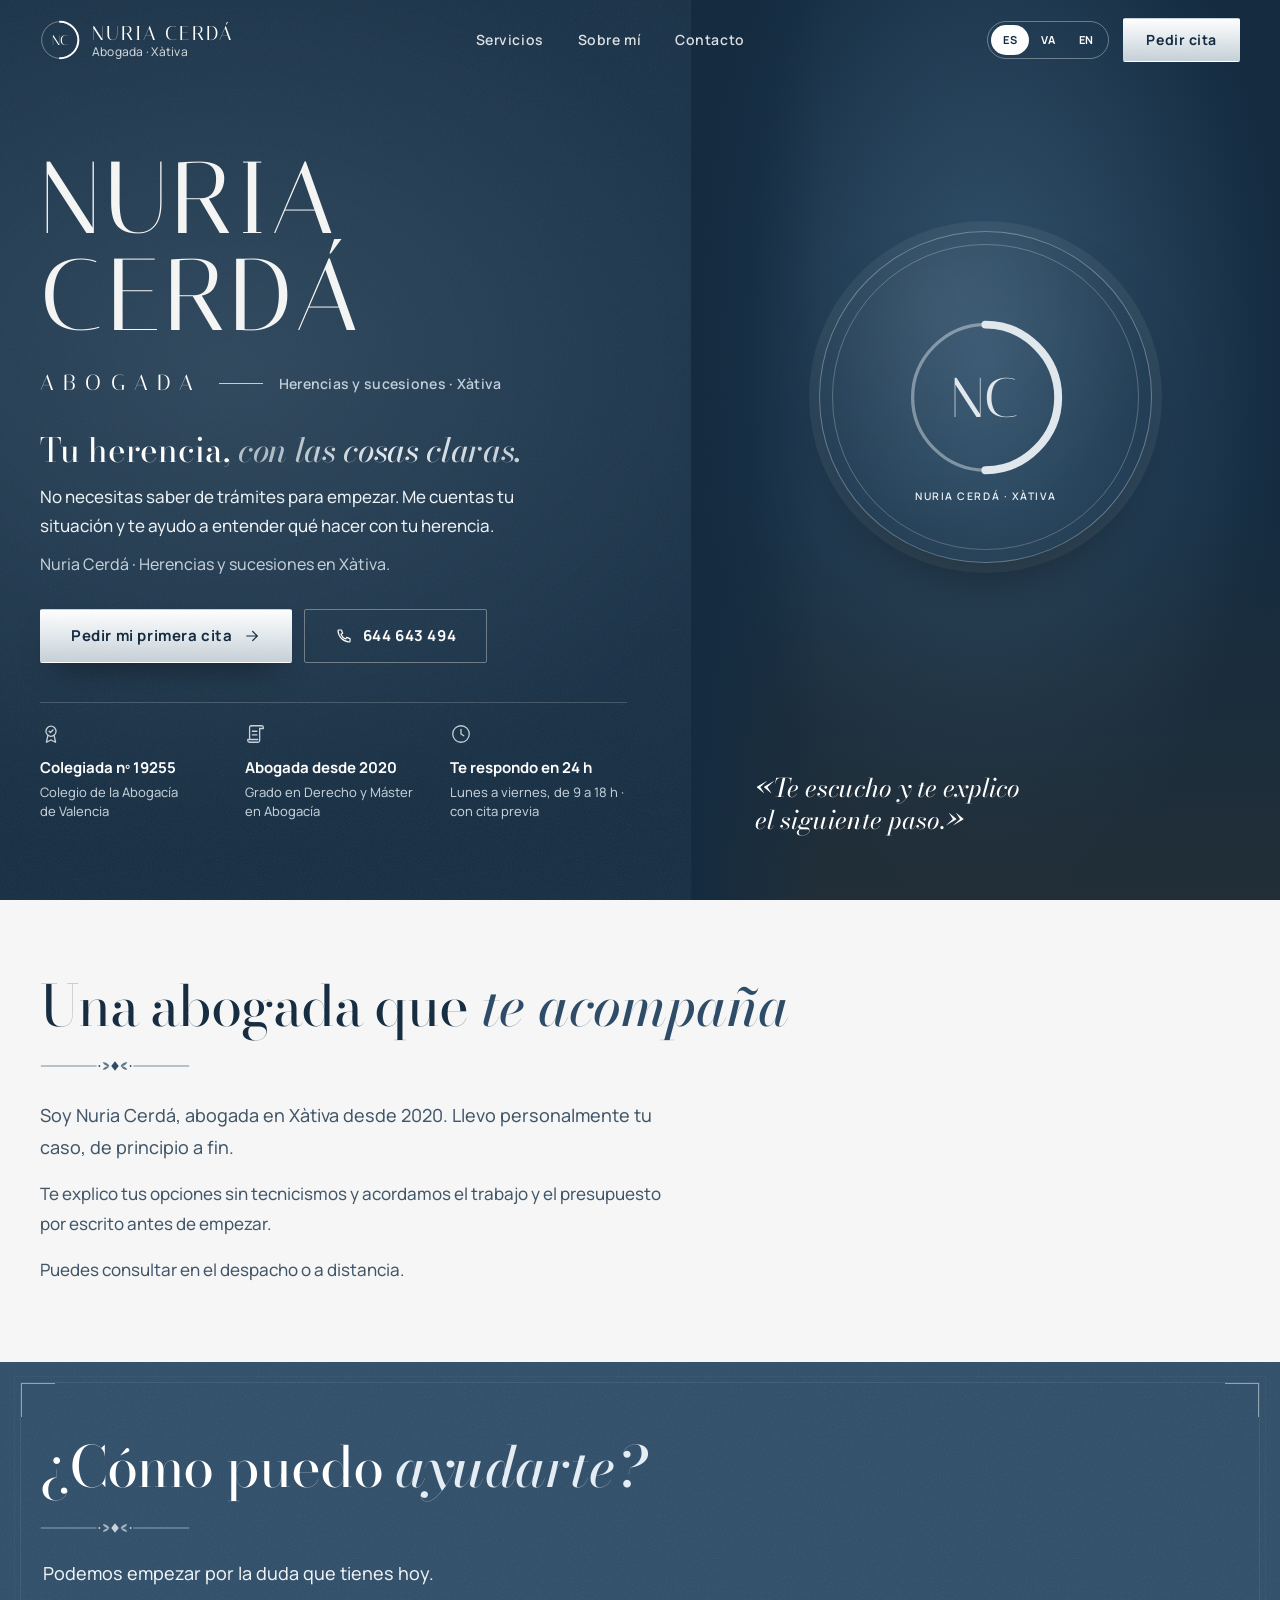
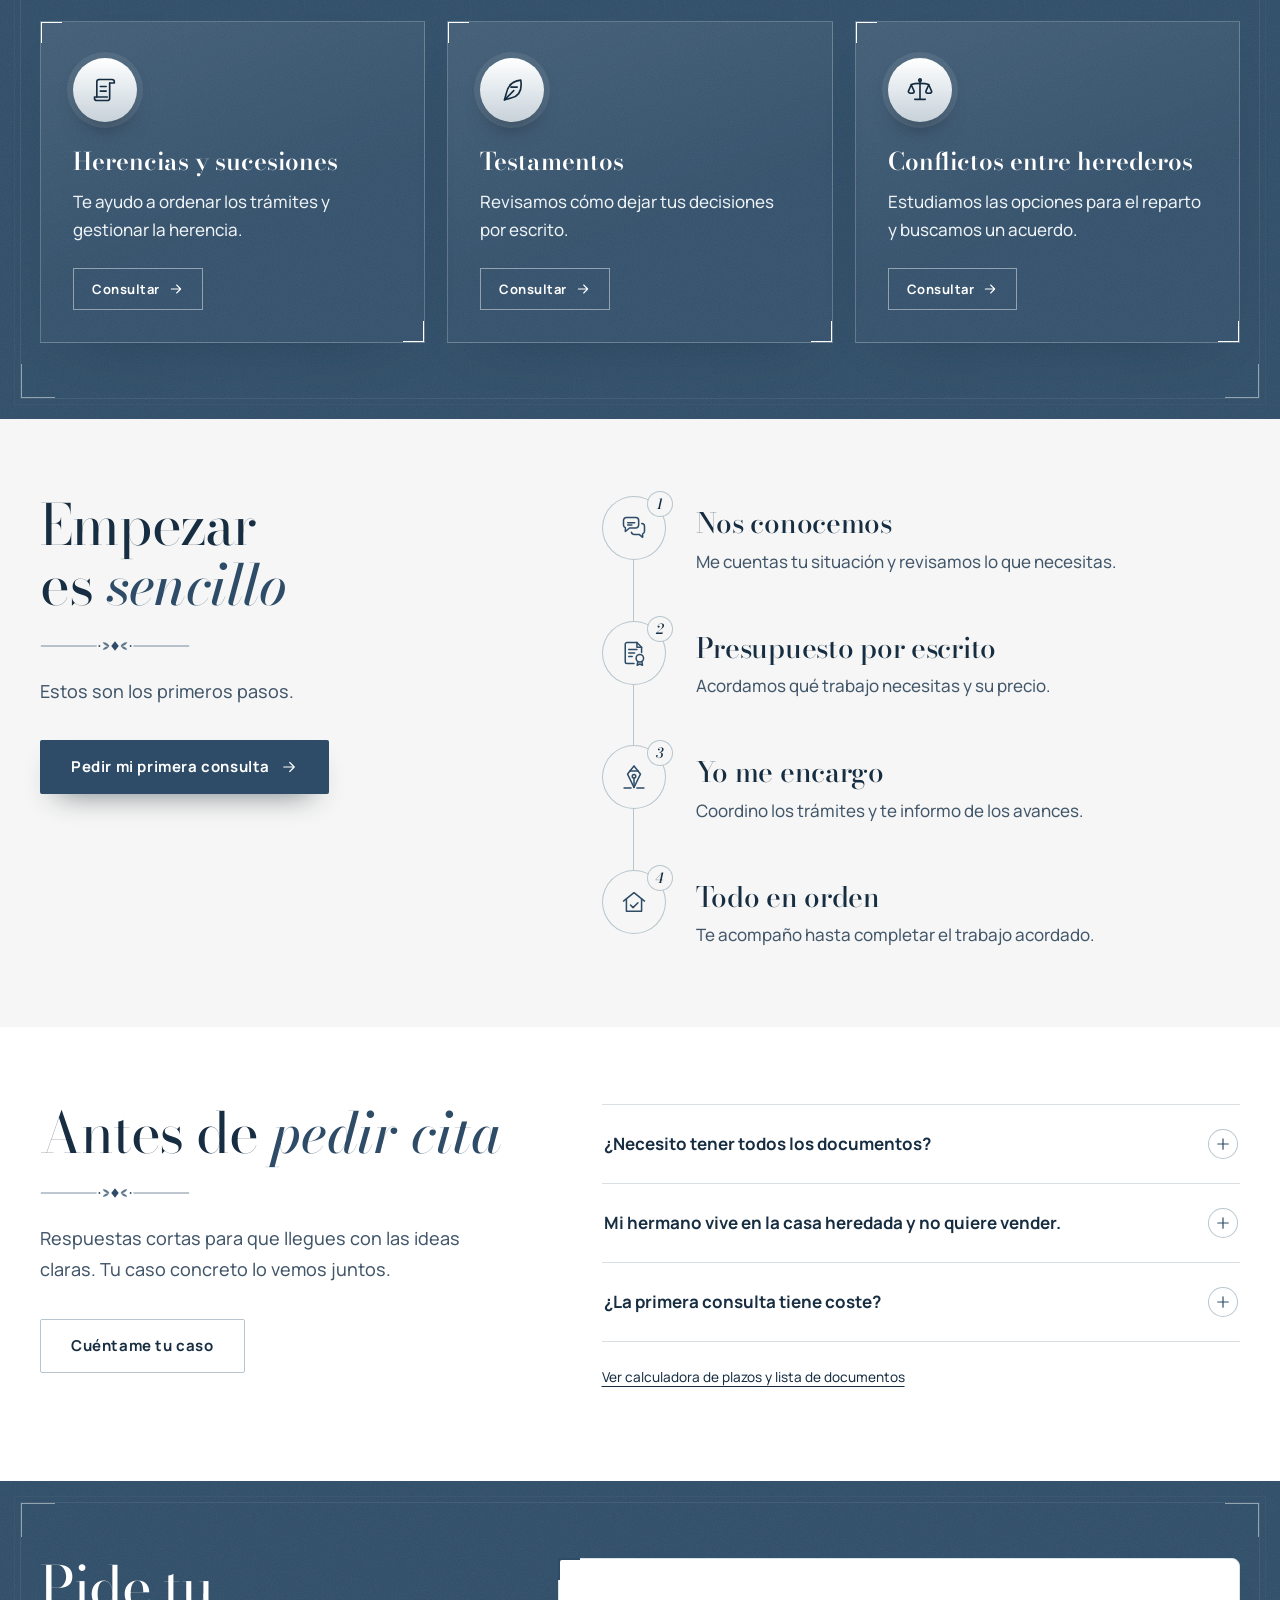
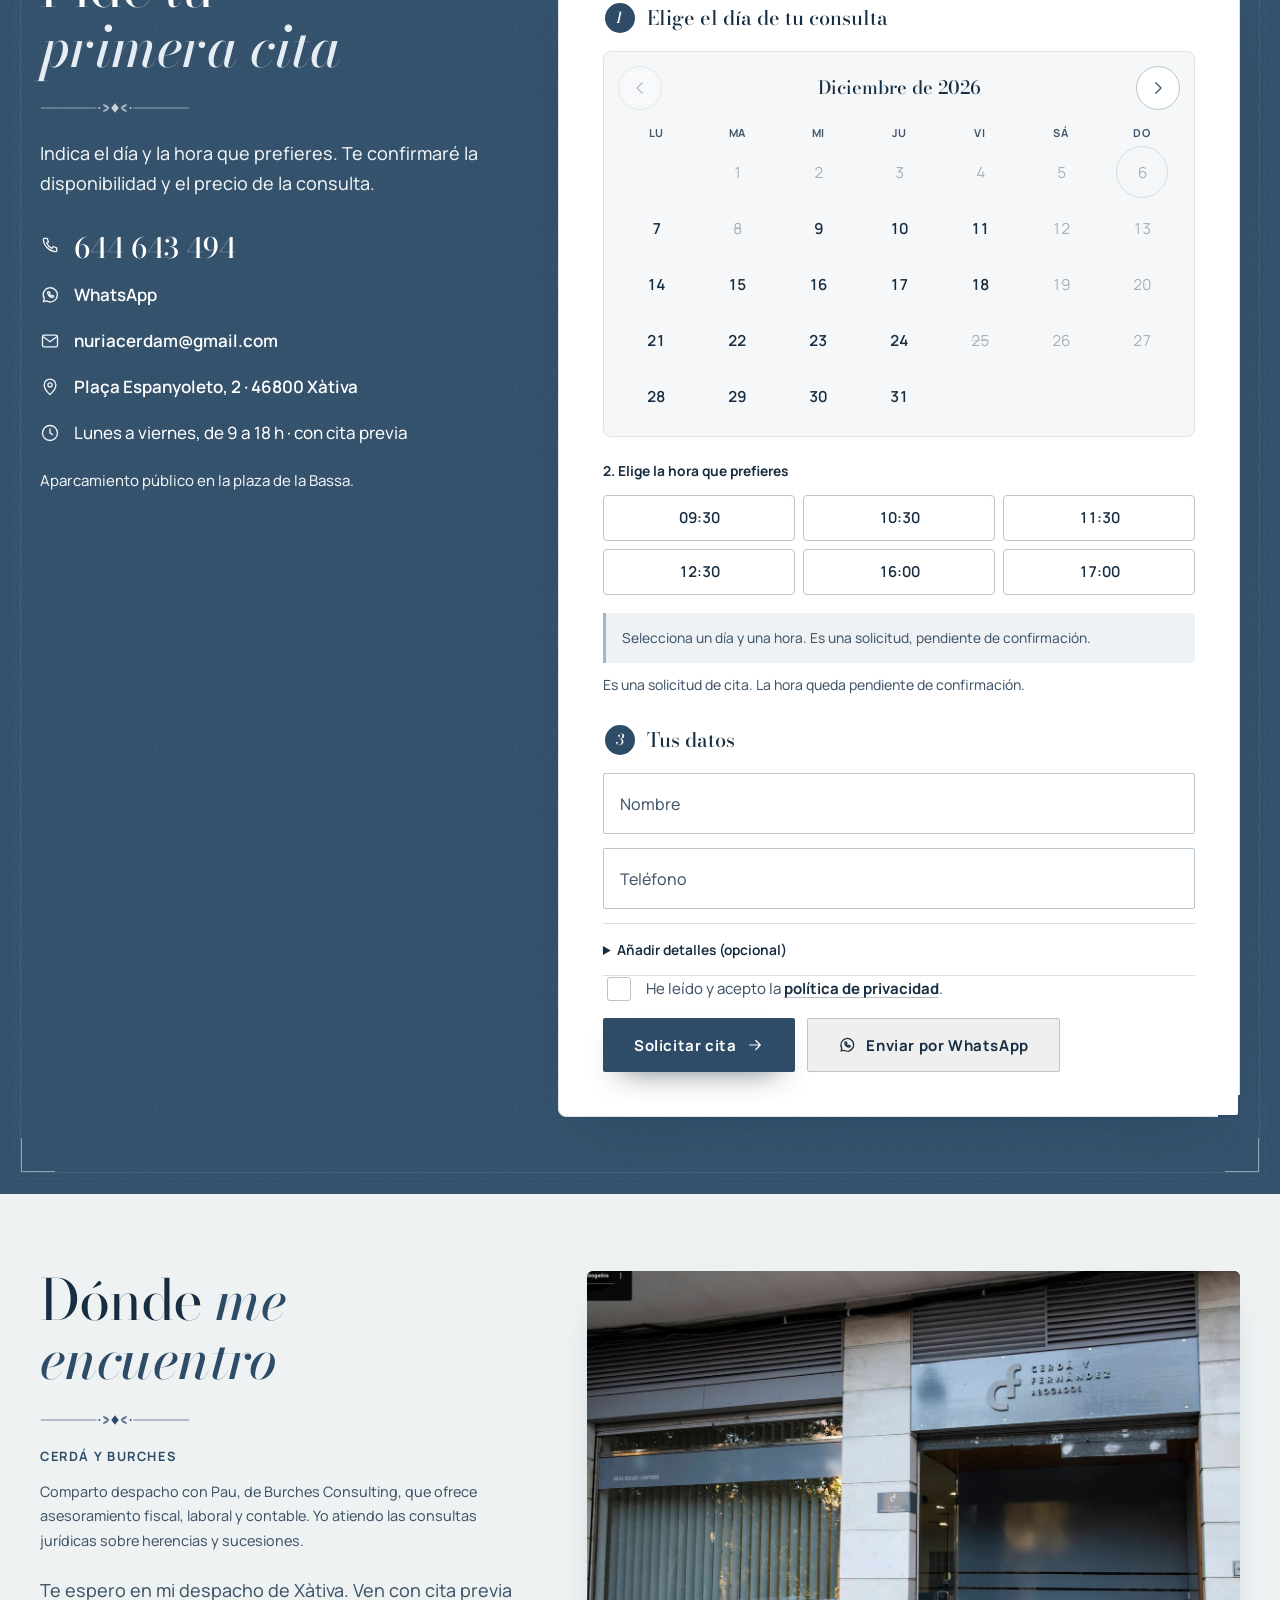
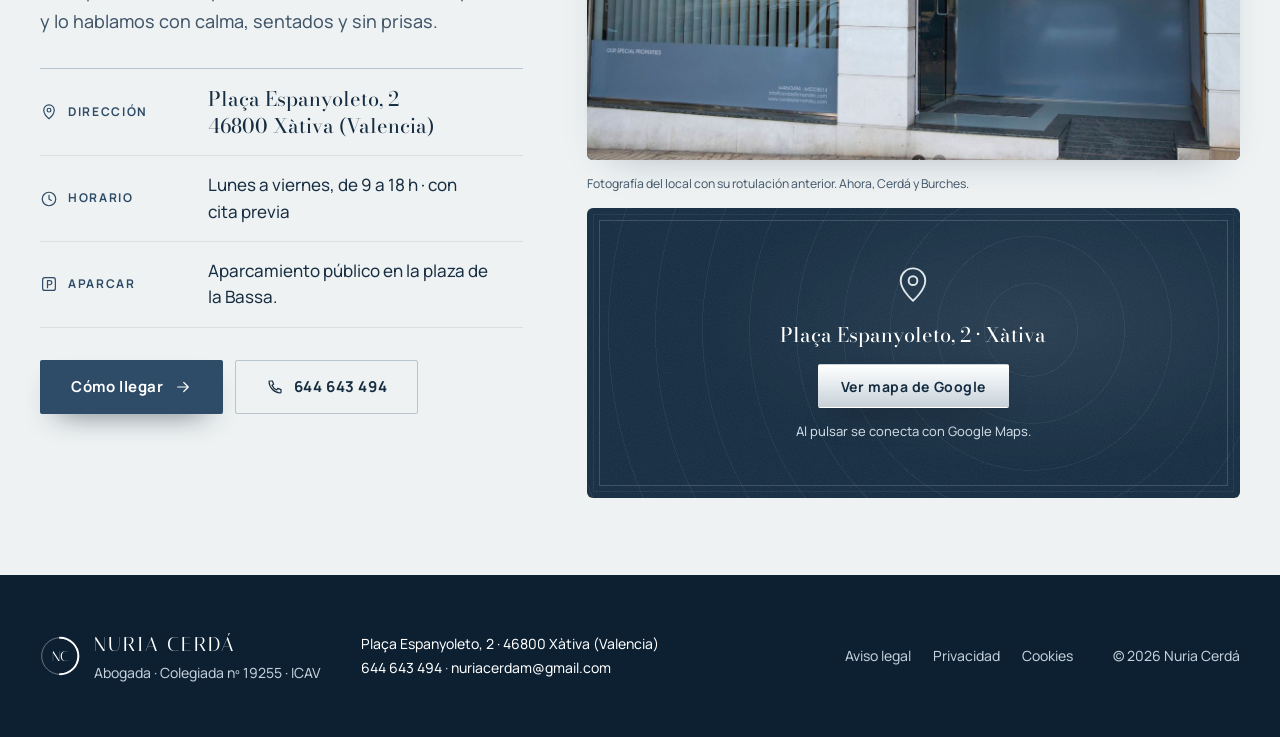
==== index.html @ ca62883a "Publicar version definitiva de la web de Nuria Cerda" ====
<!doctype html>
<html lang="es">
<head>
  <meta charset="utf-8">
  <meta name="viewport" content="width=device-width, initial-scale=1, viewport-fit=cover">
  <title>Nuria Cerdá · Abogada de herencias en Xàtiva</title>
  <meta name="description" content="Nuria Cerdá, abogada en Xàtiva (Valencia) especializada en herencias, testamentos, impuesto de sucesiones, conflictos entre herederos e inmuebles heredados. Atención en castellano y valenciano.">
  <meta name="theme-color" content="#2f3d46">
  <meta property="og:type" content="website">
  <meta property="og:title" content="Nuria Cerdá · Abogada de herencias en Xàtiva">
  <meta property="og:description" content="Tu familia, en buenas manos. Herencias, testamentos, impuesto de sucesiones e inmuebles heredados en Xàtiva y la Costera.">
  <meta property="og:image" content="img/compartir.jpg">
  <meta property="og:image:width" content="1200">
  <meta property="og:image:height" content="630">
  <meta property="og:image:alt" content="Nuria Cerdá, abogada de herencias y sucesiones en Xàtiva">
  <meta name="twitter:card" content="summary_large_image">
  <meta property="og:locale" content="es_ES">
  <meta property="og:locale:alternate" content="ca_ES">
  <meta property="og:locale:alternate" content="en_GB">
  <meta name="robots" content="index, follow">
  <link rel="icon" href="favicon.svg" type="image/svg+xml">
  <link rel="preload" href="fonts/manrope.woff2" as="font" type="font/woff2" crossorigin>
  <link rel="preload" href="fonts/italiana.woff2" as="font" type="font/woff2" crossorigin>
  <link rel="preload" href="fonts/bodoni-moda.woff2" as="font" type="font/woff2" crossorigin>
  <link rel="preload" href="fonts/bodoni-moda-italic.woff2" as="font" type="font/woff2" crossorigin>
  <link rel="stylesheet" href="styles.css?v=20261024-conversion">
  <script>document.documentElement.classList.add('js');</script>
  <script type="application/ld+json">
  {
    "@context": "https://schema.org",
    "@type": "LegalService",
    "name": "Nuria Cerdá · Abogada",
    "description": "Abogada de herencias, testamentos y sucesiones en Xàtiva.",
    "telephone": "+34644643494",
    "email": "nuriacerdam@gmail.com",
    "address": { "@type": "PostalAddress", "streetAddress": "Plaça Espanyoleto, 2", "postalCode": "46800", "addressLocality": "Xàtiva", "addressRegion": "Valencia", "addressCountry": "ES" },
    "areaServed": "Xàtiva y la Costera",
    "openingHours": "Mo-Fr 09:00-18:00",
    "knowsLanguage": ["es", "ca", "en"]
  }
  </script>
</head>
<body>
  <a class="skip-link" href="#main" data-i18n="skip">Saltar al contenido</a>

  <!-- Iconos -->
  <svg width="0" height="0" class="sr-only" aria-hidden="true">
    <defs>
      <symbol id="i-scroll" viewBox="0 0 24 24"><path d="M7 3h11a2 2 0 0 1 2 2v1h-4"/><path d="M16 6v13a2 2 0 0 1-2 2H5a2 2 0 0 1-2-2v-1h11"/><path d="M7 3a2 2 0 0 0-2 2v13"/><path d="M8 9h5M8 13h5"/></symbol>
      <symbol id="i-people" viewBox="0 0 24 24"><circle cx="8" cy="8" r="3"/><circle cx="16.5" cy="9" r="2.5"/><path d="M2.5 19c.6-3.2 2.8-5 5.5-5s4.9 1.8 5.5 5"/><path d="M14 14.6c.8-.4 1.6-.6 2.5-.6 2.3 0 4.1 1.6 4.6 4.5"/></symbol>
      <symbol id="i-check" viewBox="0 0 24 24"><path d="M5 12.5l4.5 4.5L19 7.5"/></symbol>
      <symbol id="i-phone" viewBox="0 0 24 24"><path d="M5 4h3.5l1.7 4.3-2.2 1.4a11 11 0 0 0 6.3 6.3l1.4-2.2L20 15.5V19a1 1 0 0 1-1 1A16 16 0 0 1 4 5a1 1 0 0 1 1-1z"/></symbol>
      <symbol id="i-mail" viewBox="0 0 24 24"><rect x="3" y="5" width="18" height="14" rx="2"/><path d="M3.5 6.5L12 13l8.5-6.5"/></symbol>
      <symbol id="i-pin" viewBox="0 0 24 24"><path d="M12 21s-7-6.1-7-11.5a7 7 0 0 1 14 0C19 14.9 12 21 12 21z"/><circle cx="12" cy="9.5" r="2.5"/></symbol>
      <symbol id="i-clock" viewBox="0 0 24 24"><circle cx="12" cy="12" r="9"/><path d="M12 7v5l3 2"/></symbol>
      <symbol id="i-wa" viewBox="0 0 24 24"><path d="M4 20l1.2-3.6A8.5 8.5 0 1 1 8 19.1z"/><path d="M9 8.5c0 3.6 2.9 6.5 6.5 6.5l1-1.6-2-1-1 .9a4.5 4.5 0 0 1-2.4-2.4l.9-1-1-2z"/></symbol>
      <symbol id="i-arrow" viewBox="0 0 24 24"><path d="M5 12h14M13 6l6 6-6 6"/></symbol>
      <symbol id="i-left" viewBox="0 0 24 24"><path d="M15 5l-7 7 7 7"/></symbol>
      <symbol id="i-right" viewBox="0 0 24 24"><path d="M9 5l7 7-7 7"/></symbol>
      <symbol id="i-plus" viewBox="0 0 24 24"><path d="M12 5v14M5 12h14"/></symbol>
      <symbol id="i-close" viewBox="0 0 24 24"><path d="M6 6l12 12M18 6L6 18"/></symbol>
      <symbol id="i-shield" viewBox="0 0 24 24"><path d="M12 3l7.5 3v5.5c0 4.6-3.2 8.3-7.5 9.5-4.3-1.2-7.5-4.9-7.5-9.5V6z"/></symbol>
      <symbol id="i-lock" viewBox="0 0 24 24"><rect x="5" y="10.5" width="14" height="10" rx="2"/><path d="M8 10.5V7.5a4 4 0 0 1 8 0v3"/><circle cx="12" cy="15.5" r="1.3"/></symbol>
      <symbol id="i-cal" viewBox="0 0 24 24"><rect x="3.5" y="5" width="17" height="15" rx="2"/><path d="M3.5 10h17M8 3v4M16 3v4"/></symbol>
      <!-- Pasos del método -->
      <symbol id="i-talk" viewBox="0 0 24 24"><path d="M3 5.5A2.5 2.5 0 0 1 5.5 3h8A2.5 2.5 0 0 1 16 5.5v4a2.5 2.5 0 0 1-2.5 2.5H8.2L4.6 15v-3.2A2.5 2.5 0 0 1 3 9.5z"/><path d="M18.6 8.2A2.5 2.5 0 0 1 21 10.7v4a2.5 2.5 0 0 1-1.6 2.3V20l-3-2.5h-4.2a2.5 2.5 0 0 1-2.4-1.9"/><path d="M6.6 7.5h6M6.6 9.5h3.6"/></symbol>
      <symbol id="i-seal" viewBox="0 0 24 24"><path d="M14.5 3H6a1.5 1.5 0 0 0-1.5 1.5v15A1.5 1.5 0 0 0 6 21h6"/><path d="M14.5 3l4 4v4.5"/><path d="M14.5 3v4h4"/><path d="M7.5 9h7M7.5 12h5M7.5 15h3"/><circle cx="17" cy="16.5" r="3.2"/><path d="M15.3 19.2l-.6 3.3 2.3-1.1 2.3 1.1-.6-3.3"/></symbol>
      <symbol id="i-nib" viewBox="0 0 24 24"><path d="M12 2.5l5.5 7L12 21 6.5 9.5z"/><path d="M12 21v-8.2"/><circle cx="12" cy="11.3" r="1.5"/><path d="M8.4 6.8h7.2"/><path d="M3.5 21.5h6M14.5 21.5h6"/></symbol>
      <symbol id="i-home" viewBox="0 0 24 24"><path d="M3 11.2L12 4l9 7.2"/><path d="M5.5 9.5V20h13V9.5"/><path d="M9 14.6l2.2 2.2L15.4 12.6"/></symbol>
      <!-- Servicios, compromisos y credenciales -->
      <symbol id="i-quill" viewBox="0 0 24 24"><path d="M19.5 3.5C13 4 8.6 8.4 7.2 14.6L5.6 20.4l5.6-1.5C17.5 17.5 21 13 19.5 3.5z"/><path d="M5.6 20.4L13.5 12.5"/><path d="M11 9.5h5.5"/></symbol>
      <symbol id="i-balance" viewBox="0 0 24 24"><path d="M12 4v15.5M7.5 20h9"/><path d="M4.5 7.2C8 6 16 6 19.5 7.2"/><circle cx="12" cy="3.6" r="1.1"/><path d="M4.5 7.5L2 13.2a2.5 1.6 0 0 0 5 0z"/><path d="M19.5 7.5L17 13.2a2.5 1.6 0 0 0 5 0z"/></symbol>
      <symbol id="i-coins" viewBox="0 0 24 24"><ellipse cx="9" cy="6.5" rx="5.5" ry="2.5"/><path d="M3.5 6.5v4c0 1.4 2.5 2.5 5.5 2.5s5.5-1.1 5.5-2.5v-4"/><path d="M3.5 10.5v4c0 1.4 2.5 2.5 5.5 2.5"/><circle cx="16.5" cy="15.5" r="4.5"/><path d="M14.8 17.2l3.4-3.4"/><circle cx="15.1" cy="14" r=".5"/><circle cx="17.9" cy="17" r=".5"/></symbol>
      <symbol id="i-globe" viewBox="0 0 24 24"><circle cx="12" cy="12" r="9"/><path d="M3 12h18"/><path d="M12 3c2.5 2.6 3.8 5.6 3.8 9s-1.3 6.4-3.8 9c-2.5-2.6-3.8-5.6-3.8-9S9.5 5.6 12 3z"/></symbol>
      <symbol id="i-housekey" viewBox="0 0 24 24"><path d="M3 10.6L11 4l8 6.6"/><path d="M5 9v11h6.5"/><circle cx="16.5" cy="15" r="2.6"/><path d="M18.4 16.9L21.5 20M20 18.5l1.3-1.3"/></symbol>
      <symbol id="i-user" viewBox="0 0 24 24"><circle cx="12" cy="8" r="4"/><path d="M4.5 20.5c.8-4 3.8-6.5 7.5-6.5s6.7 2.5 7.5 6.5"/></symbol>
      <symbol id="i-receipt" viewBox="0 0 24 24"><path d="M6 3h12v18l-2-1.4-2 1.4-2-1.4-2 1.4-2-1.4L6 21z"/><path d="M9 8h6M9 11.5h6M9 15h3.5"/></symbol>
      <symbol id="i-bell" viewBox="0 0 24 24"><path d="M6 16v-5a6 6 0 0 1 12 0v5l1.5 2h-15z"/><path d="M10 20.5a2 2 0 0 0 4 0"/></symbol>
      <symbol id="i-hands" viewBox="0 0 24 24"><path d="M2.5 11.5L6 8l3.2 1.2"/><path d="M21.5 11.5L18 8l-4.6 1.5-3.4 3a1.4 1.4 0 0 0 2 2l2.5-2.1"/><path d="M6 8v6.5l4.6 4a1.5 1.5 0 0 0 2-.1l4.4-4.3V8"/></symbol>
      <symbol id="i-award" viewBox="0 0 24 24"><circle cx="12" cy="9" r="5.5"/><path d="M8.6 13.4L7 21l5-2.5 5 2.5-1.6-7.6"/><path d="M10 9l1.4 1.4L14.2 7.6"/></symbol>
      <symbol id="i-quote" viewBox="0 0 24 24"><path d="M10.5 6.5C7.3 7.6 5 10.2 5 14v3.5h5.2v-5.2H7.6c0-2.2 1.1-3.7 3.4-4.6zM19.5 6.5c-3.2 1.1-5.5 3.7-5.5 7.5v3.5h5.2v-5.2h-2.6c0-2.2 1.1-3.7 3.4-4.6z"/></symbol>
      <symbol id="i-park" viewBox="0 0 24 24"><rect x="3.5" y="3.5" width="17" height="17" rx="3"/><path d="M10 17V7.5h3a2.75 2.75 0 0 1 0 5.5h-3"/></symbol>
      <!-- Ayudas: plazos y documentos -->
      <symbol id="i-hourglass" viewBox="0 0 24 24"><path d="M6.5 3h11M6.5 21h11"/><path d="M7.5 3c0 4.6 4.5 6 4.5 9s-4.5 4.4-4.5 9M16.5 3c0 4.6-4.5 6-4.5 9s4.5 4.4 4.5 9"/><path d="M9.5 18.5c.8-1.2 1.6-1.8 2.5-1.8s1.7.6 2.5 1.8"/></symbol>
      <symbol id="i-folder" viewBox="0 0 24 24"><path d="M3 6.5A1.5 1.5 0 0 1 4.5 5h4l2 2h9A1.5 1.5 0 0 1 21 8.5v9a1.5 1.5 0 0 1-1.5 1.5h-15A1.5 1.5 0 0 1 3 17.5z"/><path d="M8.5 13l2.5 2.5L15.5 11"/></symbol>
      <symbol id="i-print" viewBox="0 0 24 24"><path d="M7 9V3.5h10V9"/><rect x="3.5" y="9" width="17" height="7.5" rx="1.5"/><path d="M7 14h10v6.5H7z"/></symbol>
      <!-- Separador fino -->
      <symbol id="ornament" viewBox="0 0 240 24"><g fill="none" stroke="currentColor" stroke-linecap="round"><path class="orn-line" pathLength="1" d="M2 12h88"/><path class="orn-line" pathLength="1" d="M238 12H150"/></g><g fill="currentColor"><circle cx="95" cy="12" r="1.5"/><circle cx="145" cy="12" r="1.5"/><path d="M120 4.5l6 7.5-6 7.5-6-7.5z"/><path d="M111 12c-2.6-4.4-6.6-6.4-10.6-5.8 1.8 3.8 5.8 5.8 10.6 5.8z" opacity=".75"/><path d="M111 12c-2.6 4.4-6.6 6.4-10.6 5.8 1.8-3.8 5.8-5.8 10.6-5.8z" opacity=".75"/><path d="M129 12c2.6-4.4 6.6-6.4 10.6-5.8-1.8 3.8-5.8 5.8-10.6 5.8z" opacity=".75"/><path d="M129 12c2.6 4.4 6.6 6.4 10.6 5.8-1.8-3.8-5.8-5.8-10.6-5.8z" opacity=".75"/></g></symbol>
      <!-- Monograma -->
      <symbol id="mark" viewBox="0 0 48 48"><path d="M24 2c12 0 22 10 22 22S36 46 24 46" fill="none" stroke="currentColor" stroke-width="2.4" stroke-linecap="round"/><path d="M24 46C12 46 2 36 2 24S12 2 24 2" fill="none" stroke="currentColor" stroke-width="1" opacity=".45"/><text x="24" y="30" text-anchor="middle" font-family="Italiana, Didot, serif" font-size="17" fill="currentColor">NC</text></symbol>
    </defs>
  </svg>

  <!-- ===================== CABECERA ===================== -->
  <header class="site-header">
    <div class="container header-inner">
      <a class="brand" href="#top" aria-label="Nuria Cerdá, inicio">
        <svg class="brand-mark" aria-hidden="true"><use href="#mark"/></svg>
        <span class="brand-text"><span class="brand-name">Nuria Cerdá</span><span class="brand-role" data-i18n="role">Abogada · Xàtiva</span></span>
      </a>

      <nav class="nav" aria-label="Principal">
        <ul class="nav-list">
          <li><a href="#servicios" data-i18n="nav.services">Servicios</a></li>
          <li><a href="#sobre-mi" data-i18n="nav.about">Sobre mí</a></li>
          <li><a href="#cita" data-i18n="nav.contact">Contacto</a></li>
        </ul>
      </nav>

      <div class="header-actions">
        <div class="lang" role="group" aria-label="Idioma / Llengua / Language">
          <button class="lang-btn" type="button" data-lang="es" aria-pressed="true">ES</button>
          <button class="lang-btn" type="button" data-lang="va" aria-pressed="false">VA</button>
          <button class="lang-btn" type="button" data-lang="en" aria-pressed="false">EN</button>
          <span class="lang-thumb" aria-hidden="true"></span>
        </div>
        <a class="btn btn-cta btn-sm header-cta" href="#cita" data-i18n="cta.book">Pedir cita</a>
        <button class="menu-toggle" type="button" aria-expanded="false" aria-controls="mobile-menu">
          <span class="sr-only" data-i18n="menu">Menú</span><span class="burger" aria-hidden="true"><span></span><span></span></span>
        </button>
      </div>
    </div>

    <span class="scroll-progress" aria-hidden="true"></span>
    <div class="mobile-menu" id="mobile-menu" hidden>
      <ul>
        <li><a href="#servicios" data-i18n="nav.services">Servicios</a></li>
        <li><a href="#sobre-mi" data-i18n="nav.about">Sobre mí</a></li>
        <li><a href="#cita" data-i18n="nav.contact">Contacto</a></li>
      </ul>
      <a class="btn btn-navy" href="#cita" data-i18n="cta.book">Pedir cita</a>
      <a class="mobile-menu-phone" href="tel:+34644643494"><svg class="i"><use href="#i-phone"/></svg>644 643 494</a>
    </div>
  </header>

  <main id="main">
    <!-- ===================== PORTADA ===================== -->
    <section class="hero" id="top">
      <div class="hero-copy">
        <h1 class="hero-name">
          <span class="sr-only">Nuria Cerdá, abogada de herencias en Xàtiva</span>
          <span class="name-line" aria-hidden="true"><span data-split-name>Nuria</span></span>
          <span class="name-line" aria-hidden="true"><span data-split-name>Cerdá</span></span>
        </h1>
        <p class="hero-role" data-hero="1"><span data-i18n="hero.role">Abogada</span> <span class="hero-role-sep" aria-hidden="true"></span> <span data-i18n="hero.eyebrow">Herencias y sucesiones · Xàtiva</span></p>
        <p class="hero-claim" data-hero="2"><span data-i18n="hero.t1">Tu herencia,</span> <em class="t-bold" data-i18n="hero.t2">en buenas manos.</em></p>
        <p class="hero-lead" data-hero="3" data-i18n-html="hero.lead">No necesitas saber de trámites para empezar. Me cuentas tu situación y te ayudo a entender qué hacer con tu herencia.</p>
        <p class="hero-lead hero-lead--2" data-hero="3" data-i18n="hero.lead2">Nuria Cerdá · Herencias y sucesiones en Xàtiva.</p>
        <div class="hero-ctas" data-hero="4">
          <a class="btn btn-silver" href="#cita"><span data-i18n="cta.talk">Pedir mi primera cita</span><svg class="i"><use href="#i-arrow"/></svg></a>
          <a class="btn btn-ghost" href="tel:+34644643494"><svg class="i"><use href="#i-phone"/></svg>644 643 494</a>
        </div>
        <ul class="hero-creds" data-hero="5">
          <li><svg class="i"><use href="#i-award"/></svg><strong data-i18n="f1.t">Colegiada nº 19255</strong><span data-i18n="f1.d">Colegio de la Abogacía de Valencia</span></li>
          <li><svg class="i"><use href="#i-scroll"/></svg><strong data-i18n="f2.t">Abogada desde 2020</strong><span data-i18n="f2.d">Grado en Derecho y Máster en Abogacía</span></li>
          <li><svg class="i"><use href="#i-clock"/></svg><strong data-i18n="hero.c3">Te respondo en 24 h</strong><span data-i18n="book.hours">Lunes a viernes, de 9 a 18 h · con cita previa</span></li>
        </ul>
      </div>

      <figure class="hero-portrait">
        <div class="hp-photo">
          <!-- FOTO DE NURIA: guárdala como img/nuria-hero.jpg (vertical, 1200×1500 o mayor) y aparecerá aquí sola -->
          <img src="img/nuria-hero.jpg" alt="Nuria Cerdá, abogada de herencias en Xàtiva" width="1200" height="1500" fetchpriority="high" data-optional>
          <div class="hp-empty" aria-hidden="true">
            <div class="nc-medallion"><span class="nc-ring"></span><svg viewBox="0 0 120 120"><use href="#mark"/></svg><span class="nc-medallion-label">NURIA CERDÁ · XÀTIVA</span></div>
          </div>
        </div>
        <svg class="hp-frame" aria-hidden="true" preserveAspectRatio="none"><rect x="0.5" y="0.5" pathLength="1"/></svg>
        <figcaption class="hp-caption" data-hero="6">
          <p class="hp-quote" data-i18n="hero.note">«Te escucho y te explico el siguiente paso.»</p>
        </figcaption>
      </figure>
    </section>


    <!-- ===================== SOBRE MÍ ===================== -->
    <section class="section about" id="sobre-mi">
      <svg class="wm wm--mark" aria-hidden="true"><use href="#mark"/></svg>
      <div class="container about-grid">
        

        <div class="about-copy" data-reveal>
          <h2 class="section-title" data-i18n-html="about.title">Una abogada que <em>te acompaña</em></h2>
          <svg class="ornament" aria-hidden="true"><use href="#ornament"/></svg>
          <p class="lead" data-i18n="about.p1">Soy Nuria Cerdá, abogada en Xàtiva desde 2020. Llevo personalmente tu caso, de principio a fin.</p>
          <p data-i18n="about.p2">Te explico tus opciones sin tecnicismos y acordamos el trabajo y el presupuesto por escrito antes de empezar.</p>
          <p data-i18n="about.p3">Puedes consultar en el despacho o a distancia.</p>
          
        </div>
      </div>
    </section>

    <!-- ===================== SITUACIONES ===================== -->
    

    <!-- ===================== SERVICIOS ===================== -->
    <section class="section services is-navy" id="servicios">
      <div class="container">
        <header class="head" data-reveal>
          <h2 class="section-title" data-i18n-html="services.title">¿Cómo puedo <em>ayudarte?</em></h2>
          <svg class="ornament" aria-hidden="true"><use href="#ornament"/></svg>
          <p class="lead" data-i18n="services.intro">Podemos empezar por la duda que tienes hoy.</p>
        </header>

        <ul class="svc-list" data-reveal-group>
          <li class="svc" data-reveal>
            <span class="svc-ic" aria-hidden="true"><svg class="i"><use href="#i-scroll"/></svg></span>
            <h3 data-i18n="s1.t">Herencias y sucesiones</h3>
            <p data-i18n="s1.d">Te ayudo a ordenar los trámites y gestionar la herencia.</p>
            <a class="svc-link" href="#cita" data-topic="Herencias y sucesiones"><span data-i18n="card.btn">Consultar</span><svg class="i"><use href="#i-arrow"/></svg></a>
          </li>
          <li class="svc" data-reveal>
            <span class="svc-ic" aria-hidden="true"><svg class="i"><use href="#i-quill"/></svg></span>
            <h3 data-i18n="s2.t">Testamentos</h3>
            <p data-i18n="s2.d">Revisamos cómo dejar tus decisiones por escrito.</p>
            <a class="svc-link" href="#cita" data-topic="Testamentos"><span data-i18n="card.btn">Consultar</span><svg class="i"><use href="#i-arrow"/></svg></a>
          </li>
          <li class="svc" data-reveal>
            <span class="svc-ic" aria-hidden="true"><svg class="i"><use href="#i-balance"/></svg></span>
            <h3 data-i18n="s3.t">Conflictos entre herederos</h3>
            <p data-i18n="s3.d">Estudiamos las opciones para el reparto y buscamos un acuerdo.</p>
            <a class="svc-link" href="#cita" data-topic="Conflictos entre herederos"><span data-i18n="card.btn">Consultar</span><svg class="i"><use href="#i-arrow"/></svg></a>
          </li>
          
          
          
        </ul>
      </div>
    </section>

    <!-- ===================== COMPROMISO ===================== -->
    

    <!-- ===================== MÉTODO ===================== -->
    <section class="section method" id="metodo">
      <div class="container method-grid">
        <header class="head head--left" data-reveal>
          <h2 class="section-title" data-i18n-html="method.title">Empezar es <em>sencillo</em></h2>
          <svg class="ornament" aria-hidden="true"><use href="#ornament"/></svg>
          <p class="lead" data-i18n="method.lead">Estos son los primeros pasos.</p>
          <a class="btn btn-navy" href="#cita"><span data-i18n="cta.consult">Pedir mi primera consulta</span><svg class="i"><use href="#i-arrow"/></svg></a>
        </header>

        <div class="steps-wrap">
          <span class="steps-rail" aria-hidden="true"><span class="steps-fill"></span><span class="steps-dot"></span></span>
          <ol class="steps">
            <li class="step" data-reveal><span class="step-num"><svg class="i"><use href="#i-talk"/></svg><b>1</b></span><div><h3 data-i18n="m1t">Nos conocemos</h3><p data-i18n="m1c">Me cuentas tu situación y revisamos lo que necesitas.</p></div></li>
            <li class="step" data-reveal><span class="step-num"><svg class="i"><use href="#i-seal"/></svg><b>2</b></span><div><h3 data-i18n="m2t">Presupuesto por escrito</h3><p data-i18n="m2c">Acordamos qué trabajo necesitas y su precio.</p></div></li>
            <li class="step" data-reveal><span class="step-num"><svg class="i"><use href="#i-nib"/></svg><b>3</b></span><div><h3 data-i18n="m3t">Yo me encargo</h3><p data-i18n="m3c">Coordino los trámites y te informo de los avances.</p></div></li>
            <li class="step" data-reveal><span class="step-num"><svg class="i"><use href="#i-home"/></svg><b>4</b></span><div><h3 data-i18n="m4t">Todo en orden</h3><p data-i18n="m4c">Te acompaño hasta completar el trabajo acordado.</p></div></li>
          </ol>
        </div>
      </div>
    </section>

    <!-- ===================== AYUDAS: PLAZOS Y DOCUMENTOS ===================== -->
    

    <!-- ===================== PREGUNTAS ===================== -->
    <section class="section faq" id="preguntas">
      <div class="container faq-grid">
        <header class="head head--left" data-reveal>
          <h2 class="section-title" data-i18n-html="faq.title">Antes de <em>pedir cita</em></h2>
          <svg class="ornament" aria-hidden="true"><use href="#ornament"/></svg>
          <p class="lead" data-i18n="faq.note">Respuestas cortas para que llegues con las ideas claras. Tu caso concreto lo vemos juntos.</p>
          <a class="btn btn-line" href="#cita" data-i18n="cta.case">Cuéntame tu caso</a>
        </header>

        <div class="faq-list" data-reveal>
          <details class="qa"><summary><span data-i18n="conversion.documents">¿Necesito tener todos los documentos?</span><svg class="i"><use href="#i-plus"/></svg></summary><div class="qa-body"><p data-i18n="conversion.documentsAnswer">No. Trae lo que tengas y revisamos juntos qué falta.</p></div></details>
<details class="qa"><summary><span data-i18n="q10">Mi hermano vive en la casa heredada y no quiere vender.</span><svg class="i"><use href="#i-plus"/></svg></summary><div class="qa-body"><p data-i18n="a10">Nadie está obligado a compartir una herencia para siempre: cualquier heredero puede pedir que se reparta. Antes de llegar a juicio busco un acuerdo: vender, comprarle su parte o pactar un alquiler.</p></div></details>
<details class="qa"><summary><span data-i18n="q6">¿La primera consulta tiene coste?</span><svg class="i"><use href="#i-plus"/></svg></summary><div class="qa-body"><p data-i18n="a6">Sí. Te indicaré su precio al confirmar la cita, antes de reunirnos. El trabajo posterior se presupuesta por escrito.</p></div></details><p class="secondary-tools"><a href="ayudas.html" data-i18n="conversion.tools">Ver calculadora de plazos y lista de documentos</a></p>
          
          
          
          
          
          
          
          
          
        </div>
      </div>
    </section>

    <!-- ===================== CITA / CONTACTO ===================== -->
    <section class="section booking is-navy" id="cita">
      <div class="container booking-grid">
        <aside class="contact-card" data-reveal>
          <h2 class="section-title" data-i18n-html="book.title">Pide tu <em>primera cita</em></h2>
          <svg class="ornament" aria-hidden="true"><use href="#ornament"/></svg>
          <p class="lead" data-i18n="book.lead">Indica el día y la hora que prefieres. Te confirmaré la disponibilidad y el precio de la consulta.</p>
          <ul class="contact-list">
            <li><svg class="i"><use href="#i-phone"/></svg><a href="tel:+34644643494">644 643 494</a></li>
            <li><svg class="i"><use href="#i-wa"/></svg><a href="https://wa.me/34644643494" target="_blank" rel="noopener">WhatsApp</a></li>
            <li><svg class="i"><use href="#i-mail"/></svg><a href="mailto:nuriacerdam@gmail.com">nuriacerdam@gmail.com</a></li>
            <li><svg class="i"><use href="#i-pin"/></svg><a href="https://www.google.com/maps/search/?api=1&amp;query=Pla%C3%A7a%20Espanyoleto%202%2C%2046800%20X%C3%A0tiva" target="_blank" rel="noopener">Plaça Espanyoleto, 2 · 46800 Xàtiva</a></li>
            <li><svg class="i"><use href="#i-clock"/></svg><span data-i18n="book.hours">Lunes a viernes, de 9 a 18 h · con cita previa</span></li>
          </ul>
          <p class="contact-note" data-i18n="book.parking">Aparcamiento público en la plaza de la Bassa.</p>
        </aside>

        <form class="booking-form js-mail-form" data-form="booking" novalidate data-reveal>
          <fieldset class="when">
            <legend class="form-legend"><span class="step-dot">1</span><span data-i18n="book.when">Elige el día de tu consulta</span></legend>
            <div class="cal">
              <div class="cal-head">
                <button class="cal-nav" type="button" data-dir="-1" aria-label="Mes anterior"><svg class="i"><use href="#i-left"/></svg></button>
                <p class="cal-title" id="cal-title" aria-live="polite"></p>
                <button class="cal-nav" type="button" data-dir="1" aria-label="Mes siguiente"><svg class="i"><use href="#i-right"/></svg></button>
              </div>
              <div class="cal-week" id="cal-week" aria-hidden="true"></div>
              <div class="cal-grid" id="cal-grid" role="group" aria-labelledby="cal-title"></div>
            </div>
            <p class="slot-heading" data-i18n="new.time">2. Elige la hora que prefieres</p><div class="slots" role="group" aria-label="Hora">
              <button class="slot" type="button" aria-pressed="false">09:30</button>
              <button class="slot" type="button" aria-pressed="false">10:30</button>
              <button class="slot" type="button" aria-pressed="false">11:30</button>
              <button class="slot" type="button" aria-pressed="false">12:30</button>
              <button class="slot" type="button" aria-pressed="false">16:00</button>
              <button class="slot" type="button" aria-pressed="false">17:00</button>
            </div>
            <p class="field-error when-error" id="when-e" data-i18n="err.when">Elige un día y una hora.</p>
            <p class="booking-summary" data-booking-summary aria-live="polite"></p><p class="hint" data-i18n="book.note">Es una solicitud de cita. La hora queda pendiente de confirmación.</p>
          </fieldset>

          <fieldset class="you">
            <legend class="form-legend"><span class="step-dot">3</span><span data-i18n="book.you">Tus datos</span></legend>
            <div class="field"><input id="b-name" name="name" type="text" autocomplete="name" placeholder=" " required><label for="b-name" data-i18n="f.name">Nombre</label><p class="field-error" id="b-name-e" data-i18n="err.name">Indica tu nombre.</p></div>
            <div class="field"><input id="b-phone" name="phone" type="tel" autocomplete="tel" inputmode="tel" placeholder=" " required><label for="b-phone" data-i18n="f.phone">Teléfono</label><p class="field-error" id="b-phone-e" data-i18n="err.phone">Indica un teléfono de contacto.</p></div><details class="form-optional"><summary data-i18n="conversion.optional">Añadir detalles (opcional)</summary><div class="field"><input id="b-email" name="email" type="email" autocomplete="email" placeholder=" "><label for="b-email">Email</label><p class="field-error" id="b-email-e" data-i18n="err.email">Revisa el email.</p></div>
            <div class="field field--select">
              <select id="b-topic" name="topic">
                <option data-i18n="s1.t" value="Herencias y sucesiones">Herencias y sucesiones</option>
                <option data-i18n="s2.t" value="Testamentos">Testamentos</option>
                <option data-i18n="s3.t" value="Conflictos entre herederos">Conflictos entre herederos</option>
                <option data-i18n="s4.t" value="Impuesto de sucesiones">Impuesto de sucesiones</option>
                <option data-i18n="s5.t" value="Herencias internacionales">Herencias internacionales</option>
                <option data-i18n="s6.t" value="Gestión y compraventa de inmuebles">Gestión y compraventa de inmuebles</option>
                <option data-i18n="o.other" value="Otro asunto">Otro asunto</option>
              </select>
              <label for="b-topic" data-i18n="f.topic">Asunto</label>
            </div>
            <div class="field"><textarea id="b-msg" name="message" rows="3" placeholder=" "></textarea><label for="b-msg" data-i18n="f.details">¿Quieres contarme algo de tu caso? (opcional)</label></div>
</details>
            <div class="field field--check">
              <input id="b-privacy" name="privacy" type="checkbox" required>
              <label for="b-privacy"><span data-i18n="f.privacy">He leído y acepto la</span> <a href="privacidad.html" target="_blank" data-i18n="f.privacyLink">política de privacidad</a>.</label>
              <p class="field-error" id="b-privacy-e" data-i18n="err.privacy">Debes aceptar la política de privacidad.</p>
            </div>
            <div class="form-actions">
              <button class="btn btn-navy" type="submit"><span data-i18n="book.send">Solicitar cita</span><svg class="i"><use href="#i-arrow"/></svg></button>
              <button class="btn btn-line" type="button" data-send="wa"><svg class="i"><use href="#i-wa"/></svg><span data-i18n="book.wa">Enviar por WhatsApp</span></button>
            </div>
          </fieldset>
        </form>
      </div>
    </section>

    <!-- ===================== DÓNDE ME ENCUENTRO ===================== -->
    <section class="section location" id="despacho">
      <div class="container location-grid">
        <div class="location-copy" data-reveal>
          <h2 class="section-title" data-i18n-html="loc.title">Dónde <em>me encuentro</em></h2>
          <svg class="ornament" aria-hidden="true"><use href="#ornament"/></svg>
          <p class="location-brand">Cerdá y Burches</p><p class="office-reference" data-i18n="office.reference">Comparto despacho con Pau, de Burches Consulting, que ofrece asesoramiento fiscal, laboral y contable. Yo atiendo las consultas jurídicas sobre herencias y sucesiones.</p><p class="lead" data-i18n="loc.lead">Te espero en mi despacho de Xàtiva. Ven con cita previa y lo hablamos con calma, sentados y sin prisas.</p>
          <dl class="loc-list">
            <div><dt><svg class="i" aria-hidden="true"><use href="#i-pin"/></svg><span data-i18n="loc.addr">Dirección</span></dt><dd>Plaça Espanyoleto, 2<br>46800 Xàtiva (Valencia)</dd></div>
            <div><dt><svg class="i" aria-hidden="true"><use href="#i-clock"/></svg><span data-i18n="loc.hours">Horario</span></dt><dd data-i18n="book.hours">Lunes a viernes, de 9 a 18 h · con cita previa</dd></div>
            <div><dt><svg class="i" aria-hidden="true"><use href="#i-park"/></svg><span data-i18n="loc.park">Aparcar</span></dt><dd data-i18n="book.parking">Aparcamiento público en la plaza de la Bassa.</dd></div>
          </dl>
          <div class="loc-ctas">
            <a class="btn btn-navy" href="https://www.google.com/maps/dir/?api=1&amp;destination=Pla%C3%A7a%20Espanyoleto%202%2C%2046800%20X%C3%A0tiva" target="_blank" rel="noopener"><span data-i18n="loc.route">Cómo llegar</span><svg class="i"><use href="#i-arrow"/></svg></a>
            <a class="btn btn-line" href="tel:+34644643494"><svg class="i"><use href="#i-phone"/></svg>644 643 494</a>
          </div>
        </div>

        <div class="loc-visual" data-reveal>
          <figure class="loc-photo">
            <!-- FOTO DE LA FACHADA: guárdala como img/fachada-despacho.jpg (horizontal, 1200×900) y aparecerá aquí sola -->
            <img src="img/fachada-despacho.jpg" alt="Fachada del despacho de Nuria Cerdá en la plaza Espanyoleto de Xàtiva" width="1200" height="900" loading="lazy" data-optional>
            <div class="hp-empty" aria-hidden="true">
              <svg class="loc-empty-ic"><use href="#i-home"/></svg>
              <span data-i18n="ph.facade">Aquí irá la foto del despacho</span>
            </div>
          </figure>
          <p class="facade-caption" data-i18n="new.facade">Fotografía del local con su rotulación anterior. Ahora, Cerdá y Burches.</p>
          <div class="loc-map" id="loc-map">
            <div class="loc-map-cover">
              <svg class="loc-map-pin" aria-hidden="true"><use href="#i-pin"/></svg>
              <p class="loc-map-addr">Plaça Espanyoleto, 2 · Xàtiva</p>
              <button class="btn btn-silver btn-sm" type="button" id="loc-map-btn" data-i18n="loc.map">Ver mapa de Google</button>
              <p class="loc-map-note" data-i18n="loc.mapNote">Al pulsar se conecta con Google Maps.</p>
            </div>
          </div>
        </div>
      </div>
    </section>
  </main>

  <!-- ===================== PIE ===================== -->
  <footer class="site-footer">
    <div class="container footer-inner">
      <div class="footer-brand">
        <svg class="brand-mark" aria-hidden="true"><use href="#mark"/></svg>
        <div><p class="brand-name">Nuria Cerdá</p><p class="footer-role" data-i18n="footer.role">Abogada · Colegiada nº 19255 · ICAV</p></div>
      </div>
      <address class="footer-addr"><a href="#despacho">Plaça Espanyoleto, 2 · 46800 Xàtiva (Valencia)</a><br><a href="tel:+34644643494">644 643 494</a> · <a href="mailto:nuriacerdam@gmail.com">nuriacerdam@gmail.com</a></address>
      <ul class="footer-links">
        <li><a href="aviso-legal.html" data-i18n="footer.legal">Aviso legal</a></li>
        <li><a href="privacidad.html" data-i18n="footer.privacy">Privacidad</a></li>
        <li><a href="cookies.html">Cookies</a></li>
      </ul>
      <p class="footer-copy">© <span id="year">2026</span> Nuria Cerdá</p>
    </div>
  </footer>

  <!-- Barra fija en móvil -->
  <nav class="mobile-bar" aria-label="Contacto rápido">
    <a href="tel:+34644643494"><svg class="i"><use href="#i-phone"/></svg><span data-i18n="bar.call">Llamar</span></a>
    <a href="https://wa.me/34644643494" target="_blank" rel="noopener"><svg class="i"><use href="#i-wa"/></svg>WhatsApp</a>
    <a href="#cita" class="is-main"><svg class="i"><use href="#i-cal"/></svg><span data-i18n="cta.book">Pedir cita</span></a>
  </nav>

  <!-- Confirmación tras enviar -->
  <dialog class="modal" id="thanks" aria-labelledby="thanks-t">
    <button class="modal-close" type="button" data-close aria-label="Cerrar"><svg class="i"><use href="#i-close"/></svg></button>
    <h2 id="thanks-t" class="modal-title" data-i18n="ok.title">Gracias por tu mensaje</h2>
    <p data-i18n="ok.mail">Se ha abierto tu correo con la solicitud ya preparada. Solo tienes que pulsar «Enviar». Te responderé en un máximo de 24 horas.</p>
    <svg class="ornament" aria-hidden="true"><use href="#ornament"/></svg>
    <button class="btn btn-navy btn-sm" type="button" data-close data-i18n="ok.close">Cerrar</button>
  </dialog>

  <script src="main.js?v=20261024-conversion" defer></script>
</body>
</html>
---- styles.css ----
/* =========================================================
   Nuria Cerdá · Abogada
   Pizarra y blanco de su tarjeta, plata como único brillo.
   Nuria es la portada: retrato grande y su nombre con la letra de la tarjeta.
   ========================================================= */

@font-face { font-family: "Manrope"; font-weight: 200 800; font-display: swap; src: url("fonts/manrope.woff2") format("woff2"); }
@font-face { font-family: "Italiana"; font-weight: 400; font-display: swap; src: url("fonts/italiana.woff2") format("woff2"); }
@font-face { font-family: "Bodoni Moda"; font-style: normal; font-weight: 400 900; font-display: swap; src: url("fonts/bodoni-moda.woff2") format("woff2"); }
@font-face { font-family: "Bodoni Moda"; font-style: italic; font-weight: 400 900; font-display: swap; src: url("fonts/bodoni-moda-italic.woff2") format("woff2"); }

:root {
  /* colores del despacho */
  --slate: #5a6e7b;      /* el de su tarjeta */
  --slate-2: #4b5e6a;
  --deep: #2f3d46;       /* pizarra profunda */
  --deepest: #232f37;
  --ink: #2b3a43;
  --ink-soft: #3e4d57;
  --ink-light: #5d6d78;
  --pearl: #eef2f4;
  --mist: #e2e8ec;
  --white: #ffffff;
  --line: #d3dbe0;
  --line-strong: #b7c3ca;
  --on-dark: #ffffff;
  --on-dark-soft: #eef3f6;
  --on-dark-mute: #bccad2;
  --on-dark-line: rgba(255, 255, 255, 0.18);
  --danger: #b4232f;

  /* plata y acero: el único brillo de la página */
  --silver: linear-gradient(105deg, #c3ced5 0%, #e6ecef 14%, #b3c1ca 28%, #dfe6ea 41%, #ffffff 50%, #c9d3da 58%, #aebcc5 70%, #e3e9ed 84%, #c3ced5 100%);
  --steel: linear-gradient(105deg, #2c3b44 0%, #4a5d69 14%, #33454f 28%, #6f828e 41%, #f4f7f9 50%, #8395a1 58%, #3b4d58 70%, #50636f 84%, #2c3b44 100%);
  --silver-solid: linear-gradient(180deg, #ffffff 0%, #e4eaee 48%, #c7d1d8 100%);

  --card: "Italiana", "Didot", Georgia, serif;          /* la letra de su tarjeta */
  --serif: "Bodoni Moda", "Didot", "Bodoni 72", Georgia, serif;
  --sans: "Manrope", system-ui, -apple-system, "Segoe UI", Roboto, sans-serif;

  --container: 1340px;
  --gutter: clamp(18px, 4vw, 40px);
  --edge: max(var(--gutter), calc((100vw - var(--container)) / 2 + var(--gutter)));
  --section: clamp(88px, 11vw, 148px);
  --header: 80px;
  --r-sm: 6px;

  --ease-out: cubic-bezier(0.22, 1, 0.36, 1);
  --ease-in-out: cubic-bezier(0.76, 0, 0.24, 1);
  --ease-drawer: cubic-bezier(0.32, 0.72, 0, 1);

  color-scheme: light;
}

*, *::before, *::after { box-sizing: border-box; }
html { font-size: clamp(16px, 0.42vw + 10.6px, 19.5px); -webkit-text-size-adjust: 100%; -webkit-tap-highlight-color: transparent; scroll-behavior: smooth; scroll-padding-top: calc(var(--header) + 8px); scrollbar-color: var(--line-strong) var(--pearl); }
body { margin: 0; background: var(--pearl); color: var(--ink); font-family: var(--sans); font-size: 1.0625rem; font-weight: 450; line-height: 1.7; -webkit-font-smoothing: antialiased; overflow-x: clip; }
img { display: block; max-width: 100%; height: auto; }
a { color: inherit; text-decoration: none; }
button, input, select, textarea { font: inherit; color: inherit; }
button { cursor: pointer; }
ul, ol { list-style: none; margin: 0; padding: 0; }
h1, h2, h3, p, figure, blockquote { margin: 0; }
fieldset { border: 0; margin: 0; padding: 0; min-width: 0; }
address { font-style: normal; }

::selection { background: var(--slate); color: var(--white); }
:focus-visible { outline: 2px solid var(--slate); outline-offset: 3px; border-radius: 4px; }
.hero :focus-visible, .is-navy :focus-visible, .site-footer :focus-visible, .site-header:not(.is-scrolled) :focus-visible { outline-color: var(--white); }
a, button, summary, label { touch-action: manipulation; }
button, .btn, .slot, .cal-day, .lang-btn, summary { -webkit-user-select: none; user-select: none; }

.sr-only { position: absolute !important; width: 1px; height: 1px; padding: 0; margin: -1px; overflow: hidden; clip: rect(0 0 0 0); white-space: nowrap; border: 0; }
.skip-link { position: fixed; top: 12px; left: 12px; z-index: 200; padding: 10px 16px; background: var(--white); color: var(--deep); font-weight: 700; border-radius: var(--r-sm); transform: translateY(-160%); transition: transform 200ms var(--ease-out); }
.skip-link:focus { transform: none; }

.container { width: 100%; max-width: var(--container); margin-inline: auto; padding-inline: var(--gutter); }
.i { width: 18px; height: 18px; flex: none; fill: none; stroke: currentColor; stroke-width: 1.6; stroke-linecap: round; stroke-linejoin: round; }

/* grano finísimo: el papel y la pizarra no se ven planos */
body::after {
  content: ""; position: fixed; inset: 0; z-index: 90; pointer-events: none; opacity: 0.045; mix-blend-mode: multiply;
  background-image: url("data:image/svg+xml,%3Csvg xmlns='http://www.w3.org/2000/svg' width='180' height='180'%3E%3Cfilter id='n'%3E%3CfeTurbulence type='fractalNoise' baseFrequency='.9' numOctaves='2' stitchTiles='stitch'/%3E%3C/filter%3E%3Crect width='100%25' height='100%25' filter='url(%23n)'/%3E%3C/svg%3E");
}

/* ---------- tipografía ---------- */

.section { position: relative; padding-block: var(--section); }
.head { max-width: 720px; margin-bottom: clamp(48px, 6vw, 80px); }
.head--left { margin-bottom: 0; }
.head .btn { margin-top: 34px; }

.section-title {
  font-family: var(--serif); font-optical-sizing: auto; font-weight: 400;
  font-size: clamp(2.4rem, 4.4vw, 3.8rem); line-height: 1.06; letter-spacing: -0.02em; color: var(--ink); text-wrap: balance;
}
.section-title em, .t-bold, .modal-title, .legal h1 {
  font-style: italic; font-weight: 500; letter-spacing: -0.01em;
  background-image: var(--steel); background-size: 300% 100%; background-position: 100% 0;
  -webkit-background-clip: text; background-clip: text; color: transparent; -webkit-text-fill-color: transparent;
  padding: 0 0.12em 0.08em 0.02em; margin: 0 -0.12em -0.08em -0.02em;
  -webkit-box-decoration-break: clone; box-decoration-break: clone;
}
.is-navy .section-title { color: var(--white); }
.is-navy .section-title em, .hero .t-bold { background-image: var(--silver); }

.lead { margin-top: 22px; max-width: 56ch; font-size: 1.125rem; color: var(--ink-soft); text-wrap: pretty; }
.is-navy .lead { color: var(--on-dark-soft); }

.ornament { display: block; width: 160px; height: 16px; margin: 24px auto 0; color: var(--line-strong); }
.head .ornament, .about-copy .ornament, .contact-card .ornament { width: 150px; margin: 22px 0 0; color: var(--slate); }
.is-navy .ornament { color: #c9d4da; }

/* ---------- botones ---------- */

.btn {
  position: relative; display: inline-flex; align-items: center; justify-content: center; gap: 10px; overflow: hidden; isolation: isolate;
  min-height: 54px; padding: 0 30px; border-radius: 2px; border: 1px solid transparent;
  font-size: 0.9375rem; font-weight: 700; letter-spacing: 0.04em; white-space: nowrap;
  transition: transform 160ms var(--ease-out), background-color 250ms ease, border-color 250ms ease, color 250ms ease, translate 500ms var(--ease-out);
}
.btn:active { transform: scale(0.97); }
.btn .i { transition: transform 250ms var(--ease-out); }
.btn-sm { min-height: 44px; padding: 0 22px; font-size: 0.875rem; }
/* destello de plata que cruza el botón */
.btn-navy::before, .btn-silver::before, .btn-cta::before {
  content: ""; position: absolute; inset: -30% auto -30% 0; z-index: -1; width: 40%;
  background: linear-gradient(100deg, transparent, rgba(255, 255, 255, 0.55), transparent);
  transform: translateX(-200%) skewX(-18deg);
}
.btn-navy { background: var(--slate); color: var(--white); box-shadow: 0 14px 30px -18px rgba(35, 47, 55, 0.9); }
.btn-silver { background: var(--silver-solid); color: var(--deep); box-shadow: inset 0 1px 0 #fff, 0 16px 34px -18px rgba(0, 0, 0, 0.7); }
.btn-ghost { border-color: rgba(255, 255, 255, 0.35); color: var(--white); }
.btn-line { border-color: var(--line-strong); color: var(--ink); }
.is-navy .btn-navy { background: var(--silver-solid); color: var(--deep); }
.is-navy .btn-line { border-color: rgba(255, 255, 255, 0.35); color: var(--white); }

@media (hover: hover) and (pointer: fine) {
  .btn-navy:hover { background: var(--slate-2); }
  .btn-line:hover { border-color: var(--ink); }
  .btn-ghost:hover, .is-navy .btn-line:hover { border-color: var(--white); background: rgba(255, 255, 255, 0.06); }
  .btn:hover .i:last-child { transform: translateX(4px); }
  .btn-navy:hover::before, .btn-silver:hover::before, .btn-cta:hover::before { transform: translateX(340%) skewX(-18deg); transition: transform 900ms var(--ease-out); }
}

/* ---------- cabecera: blanca sobre la portada, perla al bajar ---------- */

.site-header { position: fixed; inset: 0 0 auto; z-index: 50; color: var(--white); border-bottom: 1px solid transparent; transition: transform 450ms var(--ease-out), background-color 350ms ease, color 350ms ease, border-color 350ms ease; }
.site-header.is-scrolled { background: rgba(238, 242, 244, 0.9); color: var(--ink); border-color: var(--line); backdrop-filter: blur(16px) saturate(1.2); -webkit-backdrop-filter: blur(16px) saturate(1.2); }
.site-header.is-hidden { transform: translateY(-100%); }
.header-inner { display: flex; align-items: center; gap: 28px; min-height: var(--header); padding-top: env(safe-area-inset-top, 0px); }

.brand { display: inline-flex; align-items: center; gap: 12px; }
.brand-mark { width: 40px; height: 40px; flex: none; }
.brand-text { display: flex; flex-direction: column; line-height: 1.15; white-space: nowrap; }
.brand-name { font-family: var(--card); font-size: 1.25rem; letter-spacing: 0.1em; text-transform: uppercase; }
.brand-role { font-size: 0.75rem; letter-spacing: 0.02em; opacity: 0.8; }

.nav { margin-inline: auto; }
.nav-list { display: flex; gap: 34px; }
.nav-list a { position: relative; display: block; padding-block: 8px; font-size: 0.875rem; font-weight: 600; letter-spacing: 0.04em; opacity: 0.85; transition: opacity 200ms ease; }
.nav-list a::after { content: ""; position: absolute; left: 0; right: 0; bottom: 2px; height: 1px; background: currentColor; transform: scaleX(0); transform-origin: right; transition: transform 350ms var(--ease-out); }
.nav-list a.is-active { opacity: 1; }
.nav-list a.is-active::after { transform: scaleX(1); transform-origin: left; }
@media (hover: hover) and (pointer: fine) { .nav-list a:hover { opacity: 1; } .nav-list a:hover::after { transform: scaleX(1); transform-origin: left; } }

.header-actions { display: flex; align-items: center; gap: 14px; }
.lang { --lw: 38px; position: relative; display: inline-flex; padding: 3px; border: 1px solid rgba(255, 255, 255, 0.35); border-radius: 999px; transition: border-color 350ms ease; }
.site-header.is-scrolled .lang { border-color: var(--line-strong); }
.lang-btn { position: relative; z-index: 1; min-width: var(--lw); height: 30px; padding: 0; border: 0; background: none; border-radius: 999px; font-size: 0.6875rem; font-weight: 700; letter-spacing: 0.08em; transition: color 250ms ease; }
.lang-btn[aria-pressed="true"] { color: var(--deep); }
.site-header.is-scrolled .lang-btn[aria-pressed="true"] { color: var(--white); }
.lang-thumb { position: absolute; top: 3px; left: 3px; width: var(--lw); height: 30px; border-radius: 999px; background: var(--white); transition: transform 350ms var(--ease-out), background-color 350ms ease; }
.site-header.is-scrolled .lang-thumb { background: var(--slate); }
.lang[data-lang="va"] .lang-thumb { transform: translateX(var(--lw)); }
.lang[data-lang="en"] .lang-thumb { transform: translateX(calc(var(--lw) * 2)); }

.btn-cta { background: var(--silver-solid); color: var(--deep); }
.site-header.is-scrolled .btn-cta { background: var(--slate); color: var(--white); }

.menu-toggle { display: none; width: 44px; height: 44px; border: 1px solid rgba(255, 255, 255, 0.35); border-radius: 999px; background: none; color: inherit; }
.site-header.is-scrolled .menu-toggle { border-color: var(--line-strong); }
.burger { position: relative; display: block; width: 18px; height: 10px; margin: auto; }
.burger span { position: absolute; left: 0; right: 0; height: 1.5px; background: currentColor; transition: transform 300ms var(--ease-out); }
.burger span:first-child { top: 0; }
.burger span:last-child { bottom: 0; }
.menu-toggle[aria-expanded="true"] .burger span:first-child { transform: translateY(4.25px) rotate(45deg); }
.menu-toggle[aria-expanded="true"] .burger span:last-child { transform: translateY(-4.25px) rotate(-45deg); }

.mobile-menu { position: absolute; top: 100%; left: 0; right: 0; padding: 12px var(--gutter) 28px; background: var(--pearl); color: var(--ink); border-bottom: 1px solid var(--line); box-shadow: 0 30px 40px -30px rgba(35, 47, 55, 0.5); }
.mobile-menu ul { display: grid; margin-bottom: 20px; }
.mobile-menu li a { display: block; padding: 14px 0; font-family: var(--serif); font-size: 1.5rem; border-bottom: 1px solid var(--line); }
.mobile-menu .btn { width: 100%; }
.mobile-menu-phone { display: flex; align-items: center; justify-content: center; gap: 10px; margin-top: 16px; font-weight: 700; }
.mobile-menu[data-state] { transition: opacity 250ms var(--ease-out), transform 250ms var(--ease-out); }
.mobile-menu[data-state="closed"] { opacity: 0; transform: translateY(-8px); }

/* =========================================================
   Portada: Nuria a la derecha, su nombre enorme a la izquierda
   ========================================================= */

.hero {
  position: relative; isolation: isolate; overflow: clip;
  display: grid; grid-template-columns: minmax(0, 1.08fr) minmax(0, 0.92fr);
  min-height: max(720px, 100svh); background: var(--deep); color: var(--white);
}
/* luz de ventana que entra por la izquierda */
.hero::before { content: ""; position: absolute; inset: 0; z-index: -1; pointer-events: none; background: radial-gradient(60% 70% at 18% 42%, rgba(255, 255, 255, 0.07), transparent 70%); }

.hero-copy { position: relative; z-index: 2; align-self: center; padding: calc(var(--header) + clamp(20px, 4vh, 56px)) clamp(32px, 5vw, 80px) clamp(36px, 5vh, 64px) var(--edge); }

.hero-name { font-family: var(--card); font-weight: 400; font-size: clamp(4rem, min(8vw, 13vh), 8.25rem); line-height: 0.88; letter-spacing: 0.035em; text-transform: uppercase; color: var(--pearl); }
/* hueco arriba para la tilde de CERDÁ: si no, la recorta mientras suben las letras */
.name-line { display: block; overflow: hidden; padding-block: 0.24em 0.02em; margin-top: -0.2em; }
.name-line .ch { display: inline-block; }
.name-line .w { display: inline-block; white-space: nowrap; }

.hero-role { display: flex; flex-wrap: wrap; align-items: center; gap: 10px 16px; margin-top: 22px; font-size: 0.875rem; font-weight: 600; letter-spacing: 0.02em; color: var(--on-dark-mute); }
.hero-role > span:first-child { font-family: var(--card); font-size: 1.375rem; font-weight: 400; letter-spacing: 0.42em; text-transform: uppercase; color: var(--on-dark); }
.hero-role-sep { width: 44px; height: 1px; background: var(--on-dark-mute); }

.hero-claim { margin-top: clamp(20px, 3.2vh, 36px); font-family: var(--serif); font-size: clamp(1.75rem, 2.6vw, 2.5rem); line-height: 1.15; color: var(--on-dark); }
.hero-lead { margin-top: 14px; max-width: 52ch; font-size: 1.0625rem; line-height: 1.7; color: var(--on-dark-soft); text-wrap: pretty; }
.hero-lead strong { color: var(--white); font-weight: 700; }
.hero-lead--2 { margin-top: 10px; font-size: 1rem; color: var(--on-dark-mute); }
.hero-ctas { display: flex; flex-wrap: wrap; gap: 12px; margin-top: clamp(22px, 3.4vh, 34px); }

.hero-creds { display: grid; grid-template-columns: repeat(3, minmax(0, 1fr)); gap: 20px 28px; margin-top: clamp(28px, 4.4vh, 52px); padding-top: 20px; border-top: 1px solid var(--on-dark-line); }
.hero-creds .i { display: block; width: 22px; height: 22px; margin-bottom: 10px; color: #c9d4da; stroke-width: 1.4; }
.hero-creds strong { display: block; font-size: 0.9375rem; font-weight: 700; color: var(--white); }
.hero-creds span { display: block; margin-top: 2px; font-size: 0.8125rem; line-height: 1.45; color: var(--on-dark-mute); }

.hero-portrait { position: relative; margin: 0; min-height: 100%; background: var(--slate); }
.hp-photo { position: absolute; inset: 0; overflow: hidden; background: radial-gradient(80% 60% at 55% 34%, #7d909c 0%, var(--slate) 58%, var(--slate-2) 100%); }
.hp-photo img { position: absolute; inset: 0; width: 100%; height: 100%; object-fit: cover; object-position: 50% 18%; opacity: 0; transition: opacity 800ms ease; translate: 0 var(--hy, 0px); scale: 1.06; }
.hp-photo.has-img img { opacity: 1; }
.hp-photo.has-img .hp-empty { display: none; }
/* el retrato se funde con la pizarra por la izquierda y por abajo */
.hp-photo::after { content: ""; position: absolute; inset: 0; pointer-events: none; background: linear-gradient(90deg, var(--deep) 0%, rgba(47, 61, 70, 0) 22%), linear-gradient(180deg, rgba(47, 61, 70, 0) 55%, rgba(35, 47, 55, 0.92) 100%); }
.hp-empty { position: absolute; inset: 0; display: grid; place-content: center; justify-items: center; gap: 18px; padding-bottom: 18%; color: rgba(255, 255, 255, 0.55); }
.hp-silhouette { width: clamp(150px, 16vw, 230px); fill: rgba(255, 255, 255, 0.05); stroke: currentColor; stroke-width: 0.8; }
.hp-empty span { font-size: 0.875rem; font-weight: 600; letter-spacing: 0.04em; color: var(--on-dark-soft); }

/* marco fino de plata que se dibuja alrededor del retrato */
.hp-frame { position: absolute; z-index: 2; top: calc(var(--header) + 18px); left: 28px; width: calc(100% - 56px); height: calc(100% - var(--header) - 46px); overflow: visible; pointer-events: none; }
.hp-frame rect { width: calc(100% - 1px); height: calc(100% - 1px); fill: none; stroke: rgba(255, 255, 255, 0.5); stroke-width: 1; }

.hp-caption { position: absolute; z-index: 3; left: 64px; right: 64px; bottom: 64px; }
.hp-quote { font-family: var(--serif); font-style: italic; font-size: clamp(1.4rem, 2vw, 1.9rem); line-height: 1.25; color: var(--white); text-wrap: balance; }

/* =========================================================
   Secciones
   ========================================================= */

.is-navy > .container { position: relative; z-index: 1; }

/* --- Sobre mí --- */
.about { background: var(--pearl); }
.about-grid { display: grid; grid-template-columns: minmax(0, 0.9fr) minmax(0, 1.1fr); gap: clamp(48px, 8vw, 128px); align-items: center; }
.about-portrait { position: relative; margin: 0; }
.ap-frame { position: relative; }
/* línea de pizarra desplazada detrás de la foto, como un paspartú */
.ap-frame::before { content: ""; position: absolute; inset: 22px -22px -22px 22px; border: 1px solid var(--slate); pointer-events: none; }
.ap-photo { position: relative; aspect-ratio: 4 / 5; overflow: hidden; background: radial-gradient(80% 60% at 50% 32%, #7d909c, var(--slate) 60%, var(--slate-2)); }
.ap-photo img { position: absolute; inset: 0; width: 100%; height: 100%; object-fit: cover; object-position: 50% 20%; opacity: 0; transition: opacity 700ms ease; }
.ap-photo.has-img img { opacity: 1; }
.ap-photo.has-img .hp-empty { display: none; }
.ap-photo .hp-empty { padding: 0; }
.ap-seal {
  position: absolute; right: -40px; bottom: 14%; display: grid; place-items: center; align-content: center; width: 128px; height: 128px; border-radius: 50%;
  background: var(--deep); color: var(--white); text-align: center; box-shadow: 0 0 0 7px var(--pearl), 0 24px 40px -20px rgba(35, 47, 55, 0.8);
}
.ap-seal-num { font-family: var(--serif); font-size: 1.75rem; font-weight: 500; line-height: 1; }
.ap-seal-txt { margin-top: 6px; max-width: 90px; font-size: 0.6875rem; font-weight: 600; line-height: 1.25; color: var(--on-dark-soft); }
.about-copy .lead { margin-top: 26px; }
.about-copy > p:not(.lead):not(.signature) { margin-top: 16px; max-width: 58ch; color: var(--ink-soft); }
.signature { display: flex; flex-direction: column; gap: 8px; margin-top: 40px; padding-top: 28px; border-top: 1px solid var(--line-strong); font-family: var(--card); font-size: clamp(2rem, 3vw, 2.6rem); letter-spacing: 0.1em; text-transform: uppercase; line-height: 1; color: var(--slate); }
.signature small { font-family: var(--sans); font-size: 0.875rem; letter-spacing: 0.02em; text-transform: none; color: var(--ink-soft); }

/* --- Situaciones: cada frase, una tarjeta con sus comillas --- */
.situations { background: var(--pearl); }
.situations .head { max-width: 760px; }
.sit-list { display: grid; grid-template-columns: repeat(3, minmax(0, 1fr)); gap: 22px; }
.sit {
  position: relative; display: flex; flex-direction: column; padding: 34px 30px 32px;
  background: var(--white); border: 1px solid var(--line);
  box-shadow: 0 30px 50px -40px rgba(35, 47, 55, 0.45);
  transition: transform 500ms var(--ease-out), box-shadow 500ms var(--ease-out), border-color 300ms ease;
}
/* esquinas de pizarra, como un marco */
.sit::after, .svc::after, .booking-form::after {
  content: ""; position: absolute; inset: -1px; pointer-events: none;
  background:
    linear-gradient(var(--corner), var(--corner)) top left / 22px 2px no-repeat,
    linear-gradient(var(--corner), var(--corner)) top left / 2px 22px no-repeat,
    linear-gradient(var(--corner), var(--corner)) bottom right / 22px 2px no-repeat,
    linear-gradient(var(--corner), var(--corner)) bottom right / 2px 22px no-repeat;
}
.sit { --corner: var(--slate); }
.sit-ic { width: 34px; height: 34px; fill: var(--slate); opacity: 0.35; }
.sit-q { margin-top: 14px; font-size: 1.1875rem; font-weight: 700; line-height: 1.4; color: var(--ink); text-wrap: balance; }
.sit-a { margin-top: 12px; padding-top: 14px; border-top: 1px solid var(--line); color: var(--ink-soft); }
@media (hover: hover) and (pointer: fine) {
  .sit:hover { transform: translateY(-6px); border-color: var(--line-strong); box-shadow: 0 40px 60px -40px rgba(35, 47, 55, 0.6); }
}

/* --- Servicios: tarjetas enmarcadas sobre el pizarra de la tarjeta --- */
.services { background: var(--slate); color: var(--on-dark); }
.svc-list { display: grid; grid-template-columns: repeat(3, minmax(0, 1fr)); gap: 22px; }
.svc {
  --corner: #ffffff;
  position: relative; display: flex; flex-direction: column; overflow: hidden; isolation: isolate;
  padding: 36px 32px 32px; border: 1px solid rgba(255, 255, 255, 0.22);
  background: linear-gradient(160deg, rgba(255, 255, 255, 0.09), rgba(255, 255, 255, 0.02) 60%);
  transition: transform 500ms var(--ease-out), border-color 300ms ease, background-color 300ms ease;
}
/* destello que cruza la tarjeta al pasar */
.svc::before { content: ""; position: absolute; inset: -40% auto -40% 0; z-index: -1; width: 45%; background: linear-gradient(100deg, transparent, rgba(255, 255, 255, 0.14), transparent); transform: translateX(-160%) skewX(-16deg); }
.svc-ic {
  display: grid; place-items: center; width: 64px; height: 64px; border-radius: 50%;
  background: var(--silver-solid); color: var(--deep);
  box-shadow: 0 0 0 6px rgba(255, 255, 255, 0.08), 0 14px 26px -14px rgba(0, 0, 0, 0.6);
  transition: transform 600ms var(--ease-out);
}
.svc-ic .i { width: 28px; height: 28px; stroke-width: 1.4; }
.svc h3 { margin-top: 26px; font-family: var(--serif); font-weight: 600; font-size: clamp(1.5rem, 1.9vw, 1.8rem); line-height: 1.15; }
.svc p { margin-top: 12px; flex: 1; color: var(--on-dark-soft); }
.svc-link { align-self: flex-start; display: inline-flex; align-items: center; gap: 8px; min-height: 42px; margin-top: 24px; padding: 0 18px; border: 1px solid rgba(255, 255, 255, 0.45); font-size: 0.8125rem; font-weight: 700; letter-spacing: 0.04em; transition: background-color 250ms ease, color 250ms ease; }
.svc-link .i { width: 16px; height: 16px; transition: transform 250ms var(--ease-out); }
@media (hover: hover) and (pointer: fine) {
  .svc:hover { transform: translateY(-6px); border-color: rgba(255, 255, 255, 0.5); }
  .svc:hover::before { transform: translateX(330%) skewX(-16deg); transition: transform 1100ms var(--ease-out); }
  .svc:hover .svc-ic { transform: rotate(-8deg) scale(1.05); }
  .svc-link:hover { background: var(--white); color: var(--slate); }
  .svc-link:hover .i { transform: translateX(3px); }
}

/* --- Compromiso: la estatua de la Justicia, en plata, bajo un foco --- */
.promise { background: var(--deep); color: var(--on-dark); overflow: clip; }
.promise-grid { display: grid; grid-template-columns: minmax(0, 0.8fr) minmax(0, 1.2fr); gap: clamp(32px, 6vw, 96px); align-items: center; }
.justice { position: relative; margin: 0; display: grid; justify-items: center; align-self: stretch; align-content: end; }
.justice img { position: relative; z-index: 1; width: min(100%, 440px); height: auto; translate: 0 var(--jy, 0px);
  filter: grayscale(1) sepia(0.12) hue-rotate(170deg) saturate(1.3) contrast(1.18) brightness(1.18) drop-shadow(0 30px 40px rgba(0, 0, 0, 0.55)); }
/* el foco que la ilumina desde arriba */
.justice-light { position: absolute; left: 50%; top: -6%; width: 130%; aspect-ratio: 1; translate: -50% 0; background: radial-gradient(closest-side, rgba(220, 230, 236, 0.22), rgba(220, 230, 236, 0.06) 55%, transparent 75%); pointer-events: none; }
/* el pedestal: una línea de luz donde se apoya */
.justice-base { position: relative; z-index: 2; width: 70%; height: 1px; margin-top: -2px; background: linear-gradient(90deg, transparent, rgba(255, 255, 255, 0.7), transparent); }
.checks { display: grid; grid-template-columns: repeat(2, minmax(0, 1fr)); gap: 34px 40px; }
.checks li { display: flex; gap: 18px; align-items: flex-start; }
.ck-ic { flex: none; display: grid; place-items: center; width: 52px; height: 52px; border-radius: 50%; color: var(--deep); background: var(--silver-solid); box-shadow: 0 0 0 5px rgba(255, 255, 255, 0.07); }
.ck-ic .i { width: 24px; height: 24px; stroke-width: 1.5; }
.checks p { color: var(--on-dark-soft); }
.checks strong { display: block; margin-bottom: 4px; font-size: 1.125rem; font-weight: 700; line-height: 1.35; color: var(--white); }

/* --- Método --- */
.method { background: var(--pearl); }
.method-grid { display: grid; grid-template-columns: minmax(0, 0.85fr) minmax(0, 1.15fr); gap: clamp(40px, 7vw, 110px); align-items: start; }
.method .head--left { position: sticky; top: calc(var(--header) + 40px); }
.steps-wrap { position: relative; }
.steps-rail { position: absolute; left: 31px; top: 32px; bottom: 32px; width: 1px; background: var(--line-strong); }
.steps-fill { position: absolute; inset: 0; background: var(--slate); transform-origin: top; transform: scaleY(var(--p, 1)); }
.steps-dot { position: absolute; left: 50%; top: calc(var(--p, 1) * 100%); width: 9px; height: 9px; margin: -4.5px 0 0 -4.5px; border-radius: 50%; background: var(--slate); box-shadow: 0 0 0 5px rgba(90, 110, 123, 0.18); }
.steps { display: grid; gap: 44px; }
.step { position: relative; display: grid; grid-template-columns: 64px 1fr; gap: 30px; align-items: start; }
.step-num { position: relative; display: grid; place-items: center; width: 64px; height: 64px; border-radius: 50%; color: var(--slate); background: var(--pearl); box-shadow: inset 0 0 0 1px var(--line-strong); transition: background-color 500ms ease, color 500ms ease, box-shadow 500ms ease; }
.step-num .i { width: 28px; height: 28px; stroke-width: 1.3; transition: transform 700ms var(--ease-out); }
.step-num b { position: absolute; top: -4px; right: -6px; display: grid; place-items: center; width: 24px; height: 24px; border-radius: 50%; font-family: var(--serif); font-style: italic; font-weight: 500; font-size: 0.875rem; line-height: 1; background: var(--pearl); color: var(--ink); box-shadow: 0 0 0 1px var(--line-strong); }
.step.is-lit .step-num { background: var(--slate); color: var(--white); box-shadow: 0 0 0 7px rgba(90, 110, 123, 0.12); }
.step.is-lit .step-num .i { transform: rotate(-6deg); }
.step > div { padding-top: 10px; }
.step h3 { font-family: var(--serif); font-weight: 500; font-size: 1.75rem; line-height: 1.2; letter-spacing: -0.01em; }
.step p { margin-top: 8px; color: var(--ink-soft); }

/* --- Preguntas --- */
.faq { background: var(--white); }
.faq-grid { display: grid; grid-template-columns: minmax(0, 0.85fr) minmax(0, 1.15fr); gap: clamp(40px, 7vw, 110px); align-items: start; }
.faq .head--left { position: sticky; top: calc(var(--header) + 40px); }
.faq-list { border-top: 1px solid var(--line); }
.qa { border-bottom: 1px solid var(--line); }
.qa summary { display: flex; align-items: center; justify-content: space-between; gap: 20px; padding: 24px 2px; list-style: none; cursor: pointer; font-size: 1.0625rem; font-weight: 700; line-height: 1.4; }
.qa summary::-webkit-details-marker { display: none; }
.qa summary .i { width: 30px; height: 30px; padding: 6px; border-radius: 50%; color: var(--slate); box-shadow: inset 0 0 0 1px var(--line-strong); transition: transform 300ms var(--ease-out), background-color 250ms ease, color 250ms ease; }
.qa[open] summary .i { transform: rotate(45deg); background: var(--slate); color: var(--white); }
.qa-body { overflow: hidden; }
.qa-body p { padding: 0 52px 26px 2px; color: var(--ink-soft); }

/* --- Cita --- */
.booking { background: var(--slate); color: var(--on-dark); }
.booking-grid { display: grid; grid-template-columns: minmax(0, 0.8fr) minmax(0, 1.2fr); gap: clamp(36px, 5vw, 72px); align-items: start; }
.contact-list { margin-top: 32px; display: grid; gap: 16px; }
.contact-list li { display: flex; gap: 14px; align-items: flex-start; }
.contact-list .i { width: 20px; height: 20px; margin-top: 4px; color: var(--on-dark-soft); }
.contact-list a { font-weight: 600; border-bottom: 1px solid transparent; transition: border-color 200ms ease; overflow-wrap: anywhere; }
.contact-list li:first-child a { font-family: var(--serif); font-size: 1.75rem; font-weight: 500; line-height: 1.2; }
@media (hover: hover) and (pointer: fine) { .contact-list a:hover { border-color: rgba(255, 255, 255, 0.6); } }
.contact-note { margin-top: 20px; font-size: 0.9375rem; color: var(--on-dark-soft); }

/* el formulario va sobre papel blanco */
.booking-form { --corner: var(--slate); position: relative; display: grid; grid-template-columns: 1fr 1fr; gap: 32px; padding: clamp(24px, 3.4vw, 44px); border-radius: 2px; background: var(--white); color: var(--ink); box-shadow: 0 40px 70px -40px rgba(0, 0, 0, 0.55); }
.booking-form .btn-navy { background: var(--slate); color: var(--white); }
.booking-form .btn-line { border-color: var(--line-strong); color: var(--ink); }
.booking-form :focus-visible { outline-color: var(--slate); }
.form-legend { display: flex; align-items: center; gap: 12px; margin-bottom: 18px; font-family: var(--serif); font-size: 1.25rem; font-weight: 500; }
.step-dot { display: grid; place-items: center; width: 30px; height: 30px; border-radius: 50%; background: var(--slate); color: var(--white); font-family: var(--serif); font-style: italic; font-size: 0.9375rem; }
.cal { padding: 14px; border: 1px solid var(--line); background: var(--pearl); }
.cal-head { display: flex; align-items: center; justify-content: space-between; margin-bottom: 10px; }
.cal-title { font-family: var(--serif); font-size: 1.125rem; font-weight: 500; }
.cal-nav { display: grid; place-items: center; width: 36px; height: 36px; border-radius: 50%; border: 1px solid var(--line-strong); background: var(--white); color: var(--slate); }
.cal-nav:disabled { opacity: 0.35; cursor: default; }
.cal-week, .cal-grid { display: grid; grid-template-columns: repeat(7, 1fr); gap: 4px; text-align: center; }
.cal-week span { padding: 4px 0; font-size: 0.6875rem; font-weight: 700; letter-spacing: 0.06em; text-transform: uppercase; color: var(--ink-soft); }
.cal-day { aspect-ratio: 1; border: 1px solid transparent; border-radius: 50%; background: none; font-size: 0.875rem; font-weight: 600; font-variant-numeric: tabular-nums; transition: background-color 200ms ease, border-color 200ms ease, color 200ms ease, transform 160ms var(--ease-out); }
.cal-day:active:not(:disabled) { transform: scale(0.92); }
.cal-day:disabled { color: #a3aeb5; font-weight: 400; cursor: default; }
.cal-day.is-today { border-color: var(--line-strong); }
.cal-day.is-holiday { text-decoration: line-through; text-decoration-color: rgba(90, 110, 123, 0.5); }
.cal-day[aria-pressed="true"] { background: var(--slate); color: var(--white); font-weight: 800; }
@media (hover: hover) and (pointer: fine) { .cal-day:not(:disabled):not([aria-pressed="true"]):hover { border-color: var(--slate); } }
.slots { display: grid; grid-template-columns: repeat(3, 1fr); gap: 8px; margin-top: 12px; }
.slot { min-height: 44px; border: 1px solid var(--line-strong); border-radius: 2px; background: var(--white); font-size: 0.9375rem; font-weight: 600; font-variant-numeric: tabular-nums; transition: background-color 200ms ease, border-color 200ms ease, color 200ms ease; }
.slot[aria-pressed="true"] { background: var(--slate); border-color: var(--slate); color: var(--white); }
@media (hover: hover) and (pointer: fine) { .slot:not([aria-pressed="true"]):hover { border-color: var(--slate); } }
.hint { margin-top: 10px; font-size: 0.875rem; color: var(--ink-soft); }

.field { position: relative; margin-bottom: 14px; }
.field-row { display: grid; grid-template-columns: 1fr 1fr; gap: 12px; }
.field input, .field select, .field textarea { width: 100%; min-height: 58px; padding: 24px 16px 8px; font-size: 16px; color: var(--ink); border: 1px solid var(--line-strong); border-radius: 2px; background: var(--white); transition: border-color 200ms ease, box-shadow 200ms ease; -webkit-appearance: none; appearance: none; }
.field textarea { resize: vertical; min-height: 100px; padding-top: 28px; }
.field select { padding-right: 40px; background-image: url("data:image/svg+xml,%3Csvg xmlns='http://www.w3.org/2000/svg' width='12' height='8' fill='none' stroke='%235a6e7b' stroke-width='1.8'%3E%3Cpath d='M1 1l5 5 5-5'/%3E%3C/svg%3E"); background-repeat: no-repeat; background-position: right 16px center; }
.field label { position: absolute; left: 17px; top: 18px; font-size: 1rem; color: var(--ink-soft); pointer-events: none; transform-origin: left top; transition: transform 200ms var(--ease-out), color 200ms ease; }
.field input:focus, .field select:focus, .field textarea:focus { outline: none; border-color: var(--slate); box-shadow: 0 0 0 3px rgba(90, 110, 123, 0.16); }
.field input:not([type="checkbox"]):focus + label, .field input:not([type="checkbox"]):not(:placeholder-shown) + label, .field textarea:focus + label, .field textarea:not(:placeholder-shown) + label, .field--select label { transform: translateY(-11px) scale(0.78); color: var(--slate); font-weight: 600; }
.field--check { display: flex; flex-wrap: wrap; gap: 12px; align-items: flex-start; }
.field--check input { flex: none; width: 24px; height: 24px; min-height: 0; padding: 0; margin-top: 1px; border-radius: 3px; cursor: pointer; display: grid; place-items: center; }
.field--check input::after { content: ""; width: 11px; height: 6px; border: solid var(--white); border-width: 0 0 2px 2px; transform: rotate(-45deg) scale(0); margin-top: -2px; transition: transform 160ms var(--ease-out); }
.field--check input:checked { background: var(--slate); border-color: var(--slate); }
.field--check input:checked::after { transform: rotate(-45deg) scale(1); }
.field--check label { position: static; flex: 1; font-size: 0.9375rem; transform: none; pointer-events: auto; color: var(--ink-soft); }
.field--check label a { color: var(--ink); font-weight: 700; text-decoration: underline; text-underline-offset: 3px; text-decoration-color: var(--line-strong); }
.field--check .field-error { flex-basis: 100%; }
.field-error { display: none; margin-top: 6px; font-size: 0.875rem; font-weight: 600; color: var(--danger); }
.field.has-error .field-error, .when-error.is-shown { display: block; }
.field.has-error input, .field.has-error textarea { border-color: var(--danger); }
.form-actions { display: flex; flex-wrap: wrap; gap: 12px; margin-top: 10px; }

/* ---------- pie ---------- */

.site-footer { background: var(--deepest); color: var(--on-dark); padding-block: 52px calc(52px + env(safe-area-inset-bottom, 0px)); }
.footer-inner { display: grid; grid-template-columns: auto 1fr auto auto; gap: 24px 40px; align-items: center; }
.footer-brand { display: flex; gap: 14px; align-items: center; }
.footer-role, .footer-addr, .footer-links, .footer-copy { font-size: 0.875rem; color: var(--on-dark-mute); }
.footer-addr { line-height: 1.7; }
.footer-addr a { color: var(--white); }
.footer-links { display: flex; gap: 22px; }
@media (hover: hover) and (pointer: fine) { .footer-links a:hover, .footer-addr a:hover { color: var(--white); text-decoration: underline; text-underline-offset: 3px; } }

/* ---------- barra móvil ---------- */

.mobile-bar { position: fixed; left: 12px; right: 12px; bottom: calc(12px + env(safe-area-inset-bottom, 0px)); z-index: 40; display: none; grid-template-columns: 1fr 1fr 1.2fr; gap: 6px; padding: 6px; border-radius: 999px; background: rgba(35, 47, 55, 0.94); color: var(--white); backdrop-filter: blur(14px); -webkit-backdrop-filter: blur(14px); box-shadow: 0 18px 40px -16px rgba(0, 0, 0, 0.6); transform: translateY(calc(100% + 24px)); transition: transform 450ms var(--ease-drawer); }
.mobile-bar.is-shown { transform: none; }
.mobile-bar a { display: flex; align-items: center; justify-content: center; gap: 8px; min-height: 48px; border-radius: 999px; font-size: 0.875rem; font-weight: 700; }
.mobile-bar a.is-main { background: var(--silver-solid); color: var(--deep); }

/* ---------- ventana de gracias ---------- */

.modal { width: min(440px, calc(100% - 32px)); padding: 48px 34px 34px; text-align: center; border: 0; border-radius: 2px; color: var(--ink); background: var(--white); box-shadow: 0 40px 80px -30px rgba(35, 47, 55, 0.6); }
.modal::backdrop { background: rgba(35, 47, 55, 0.6); backdrop-filter: blur(3px); }
.modal[open] { animation: modal-in 300ms var(--ease-out); }
@keyframes modal-in { from { opacity: 0; transform: scale(0.96); } }
.modal-title { font-family: var(--serif); font-size: 2rem; }
.modal p { margin-top: 14px; color: var(--ink-soft); }
.modal .ornament { margin-block: 22px; }
.modal .btn-navy { background: var(--slate); color: var(--white); }
.modal-close { position: absolute; top: 14px; right: 14px; display: grid; place-items: center; width: 40px; height: 40px; border: 0; border-radius: 50%; background: none; color: var(--ink-soft); }

/* ---------- páginas legales ---------- */

.legal { padding-top: calc(var(--header) + 64px); padding-bottom: var(--section); }
.legal .container { max-width: 820px; }
.legal .pill { display: inline-block; padding: 6px 14px; margin-top: 0; background: var(--slate); color: var(--white); font-size: 0.8125rem; font-weight: 700; letter-spacing: 0.04em; }
.legal h1 { margin-top: 20px; font-family: var(--serif); font-size: clamp(2.6rem, 5vw, 3.8rem); line-height: 1.05; }
.legal h2 { margin-top: 40px; font-family: var(--serif); font-size: 1.5rem; font-weight: 500; }
.legal p, .legal li { margin-top: 12px; color: var(--ink-soft); }
.legal ul { padding-left: 20px; list-style: disc; }
.legal strong { color: var(--ink); }
.legal a:not(.btn) { color: var(--ink); font-weight: 600; text-decoration: underline; text-underline-offset: 3px; text-decoration-color: var(--line-strong); }
.legal .pending { color: var(--ink); background: var(--mist); padding: 0 6px; }
.legal-back { margin-top: 44px; }

/* =========================================================
   Movimiento
   ========================================================= */

/* barra de lectura plateada */
.scroll-progress { position: absolute; left: 0; right: 0; bottom: -1px; height: 1px; pointer-events: none; background: linear-gradient(90deg, var(--slate), #ffffff); transform-origin: left; transform: scaleX(var(--sp, 0)); }

/* luz suave que sigue al cursor en las franjas de color */
.is-navy { isolation: isolate; }
.is-navy::before { content: ""; position: absolute; inset: 0; z-index: 0; pointer-events: none; opacity: 0; transition: opacity 600ms ease; background: radial-gradient(520px circle at var(--sx, 50%) var(--sy, 50%), rgba(255, 255, 255, 0.08), transparent 65%); }
.is-navy.is-lit-spot::before { opacity: 1; }

@media (prefers-reduced-motion: no-preference) {
  /* Portada, en orden:
     1. el retrato se descubre de abajo arriba y se asienta,
     2. su nombre sube letra a letra, como en su tarjeta,
     3. el marco de plata se dibuja alrededor de la foto,
     4. llegan la frase y el texto; un destello recorre «en buenas manos». */
  .js .hero-portrait { clip-path: inset(100% 0 0 0); }
  .js .hp-photo img { scale: 1.16; }
  .js .hp-empty { scale: 1.1; }
  /* 150 %: así la tilde de la Á tampoco asoma por abajo antes de subir */
  .js .name-line .ch { transform: translateY(150%); }
  .js .hero-role > span:first-child { letter-spacing: 0.1em; opacity: 0; }
  .js .hp-frame rect { stroke-dasharray: 1; stroke-dashoffset: 1; }
  .js [data-hero] { opacity: 0; transform: translateY(20px); filter: blur(6px); }

  .is-loaded .hero-portrait { clip-path: inset(0 0 0 0); transition: clip-path 1600ms var(--ease-in-out) 100ms; }
  .is-loaded .hp-photo img { scale: 1.06; transition: scale 2800ms var(--ease-out) 200ms, opacity 800ms ease; }
  .is-loaded .hp-empty { scale: 1; transition: scale 2800ms var(--ease-out) 200ms; }
  .is-loaded .name-line .ch { transform: none; transition: transform 1100ms var(--ease-out); transition-delay: calc(450ms + var(--ci, 0) * 55ms); }
  .is-loaded .hero-role > span:first-child { letter-spacing: 0.42em; opacity: 1; transition: letter-spacing 1600ms var(--ease-out) 1000ms, opacity 900ms ease 1000ms; }
  .is-loaded .hp-frame rect { stroke-dashoffset: 0; transition: stroke-dashoffset 2200ms var(--ease-in-out) 1100ms; }
  .is-loaded [data-hero] { opacity: 1; transform: none; filter: none; transition: opacity 900ms var(--ease-out), transform 1100ms var(--ease-out), filter 900ms var(--ease-out); }
  .is-loaded [data-hero="1"] { transition-delay: 900ms; }
  .is-loaded [data-hero="2"] { transition-delay: 1150ms; }
  .is-loaded [data-hero="3"] { transition-delay: 1350ms; }
  .is-loaded [data-hero="4"] { transition-delay: 1500ms; }
  .is-loaded [data-hero="5"] { transition-delay: 1700ms; }
  .is-loaded [data-hero="6"] { transition-delay: 2000ms; }
  .is-loaded .hero .t-bold { animation: sheen 9s cubic-bezier(0.45, 0, 0.2, 1) 2.2s infinite; }

  /* el acero y la plata de los títulos brillan al aparecer y de vez en cuando */
  .section-title em { animation: sheen 10s cubic-bezier(0.45, 0, 0.2, 1) infinite; animation-play-state: paused; }
  .is-visible .section-title em { animation-play-state: running; }
  @keyframes sheen { 0% { background-position: 100% 0; } 24% { background-position: 0% 0; } 24.01%, 100% { background-position: 100% 0; } }

  /* aparición al bajar: suben y salen del desenfoque */
  .js [data-reveal] { opacity: 0; transform: translateY(28px); filter: blur(6px); transition: opacity 900ms var(--ease-out), transform 1100ms var(--ease-out), filter 900ms var(--ease-out); transition-delay: calc(var(--i, 0) * 90ms); }
  .js [data-reveal].is-visible { opacity: 1; transform: none; filter: none; }
  /* los títulos se descubren como una cortina */
  .js [data-reveal] > .section-title { clip-path: inset(0 0 100% 0); transform: translateY(0.3em); transition: clip-path 1200ms var(--ease-in-out) 100ms, transform 1200ms var(--ease-out) 100ms; }
  .js [data-reveal].is-visible > .section-title { clip-path: inset(-10% -10% -25% -10%); transform: none; }
  /* la foto de «Sobre mí» se descubre y su paspartú se desliza a su sitio */
  .js .about-portrait .ap-photo { clip-path: inset(0 0 100% 0); transition: clip-path 1500ms var(--ease-in-out) 150ms; }
  .js .about-portrait.is-visible .ap-photo { clip-path: inset(0 0 0 0); }
  .js .about-portrait .ap-frame::before { transform: translate(-22px, -22px); opacity: 0; transition: transform 1400ms var(--ease-out) 700ms, opacity 900ms ease 700ms; }
  .js .about-portrait.is-visible .ap-frame::before { transform: none; opacity: 1; }
  .js .ap-seal { transform: scale(0.6) rotate(-30deg); opacity: 0; transition: transform 1100ms var(--ease-out) 1100ms, opacity 600ms ease 1100ms; }
  .js .about-portrait.is-visible .ap-seal { transform: none; opacity: 1; }

  .js .ornament .orn-line { stroke-dasharray: 1; stroke-dashoffset: 1; }
  .js .ornament.is-drawn .orn-line, .js .is-visible > .ornament .orn-line { stroke-dashoffset: 0; transition: stroke-dashoffset 1100ms var(--ease-in-out) 500ms; }
  .js .svc .svc-ic, .js .checks .ck-ic { transform: scale(0.5) rotate(-60deg); opacity: 0; transition: transform 1100ms var(--ease-out), opacity 600ms ease; transition-delay: calc(var(--i, 0) * 90ms + 300ms); }
  .js .svc.is-visible .svc-ic, .js .checks .is-visible .ck-ic { transform: none; opacity: 1; }
  .js .justice img { opacity: 0; transform: translateY(60px) scale(0.96); transition: opacity 1400ms var(--ease-out) 200ms, transform 1800ms var(--ease-out) 200ms; }
  .js .justice.is-visible img { opacity: 1; transform: none; }
  .js .justice .justice-light { opacity: 0; transition: opacity 2200ms ease 600ms; }
  .js .justice.is-visible .justice-light { opacity: 1; animation: spot 7s ease-in-out 3s infinite alternate; }
  @keyframes spot { from { opacity: 1; } to { opacity: 0.6; } }
  .js .justice-base { transform: scaleX(0); transition: transform 1600ms var(--ease-out) 900ms; }
  .js .justice.is-visible .justice-base { transform: none; }

  body.lang-fade main, body.lang-fade .site-header { opacity: 0.35; }
  main, .site-header .nav, .header-actions { transition: opacity 180ms ease; }
}

@media (prefers-reduced-motion: reduce) {
  html { scroll-behavior: auto; }
  *, *::before, *::after { animation-duration: 0.01ms !important; animation-iteration-count: 1 !important; transition-duration: 0.01ms !important; }
}

/* =========================================================
   Responsive
   ========================================================= */

@media (max-width: 1180px) {
  .sit-list, .svc-list { grid-template-columns: repeat(2, minmax(0, 1fr)); }
  .nav { display: none; }
  .header-actions { margin-left: auto; }
  .menu-toggle { display: grid; place-items: center; }
  .hero-creds { grid-template-columns: repeat(2, minmax(0, 1fr)); }
  .booking-grid { grid-template-columns: 1fr; }
  .footer-inner { grid-template-columns: 1fr 1fr; }
}

@media (max-width: 900px) {
  :root { --header: 68px; }
  /* en el móvil el retrato va primero, a lo ancho, y el nombre se apoya sobre él */
  .hero { grid-template-columns: 1fr; min-height: 0; }
  .hero::before { display: none; }
  .hp-photo { background: radial-gradient(90% 55% at 50% 36%, #7d909c 0%, var(--slate) 45%, var(--deep) 88%); }
  .hero-portrait { order: -1; height: min(74svh, 640px); min-height: 440px; background: var(--deep); margin-bottom: -1px; }
  .hp-photo::after { background: linear-gradient(180deg, rgba(47, 61, 70, 0.35) 0%, rgba(47, 61, 70, 0) 22%, rgba(47, 61, 70, 0) 45%, var(--deep) 88%); }
  .hp-frame { top: calc(var(--header) + 12px); left: 16px; width: calc(100% - 32px); height: calc(100% - var(--header) - 12px - clamp(130px, 36vw, 230px)); }
  .hp-caption { display: none; }
  .hp-empty { padding-bottom: 34%; }
  .hero-copy { margin-top: calc(-1 * clamp(110px, 30vw, 200px)); padding: 0 var(--gutter) 64px; }
  .hero-name { font-size: clamp(3.5rem, 17vw, 6.5rem); }
  .about-grid, .method-grid, .faq-grid, .promise-grid { grid-template-columns: 1fr; }
  .sit-list, .svc-list { grid-template-columns: repeat(2, minmax(0, 1fr)); }
  .justice img { width: min(70%, 320px); }
  .method .head--left, .faq .head--left { position: static; }
  .about-portrait { max-width: 440px; width: calc(100% - 22px); }
  .ap-seal { right: -12px; width: 108px; height: 108px; }
  .mobile-bar { display: grid; }
  .site-footer { padding-bottom: calc(110px + env(safe-area-inset-bottom, 0px)); }
}

@media (max-width: 640px) {
  .header-cta, .brand-role { display: none; }
  .brand-mark { width: 34px; height: 34px; }
  .brand-name { font-size: 1.05rem; letter-spacing: 0.06em; }
  .lang { --lw: 32px; }
  .header-inner { gap: 10px; }
  .header-actions { gap: 8px; }
  .hero-role > span:first-child { font-size: 1.125rem; letter-spacing: 0.32em; }
  .hero-creds { grid-template-columns: 1fr; gap: 14px; }
  .hero-ctas .btn { flex: 1 1 100%; }
  .checks { grid-template-columns: 1fr; }
  .sit-list, .svc-list { grid-template-columns: 1fr; }
  .svc, .sit { padding: 28px 22px 26px; }
  .booking-form { grid-template-columns: 1fr; padding: 22px 16px; }
  .field-row { grid-template-columns: 1fr; gap: 0; }
  .step { grid-template-columns: 56px 1fr; gap: 20px; }
  .step-num { width: 56px; height: 56px; }
  .steps-rail { left: 27px; }
  .footer-inner { grid-template-columns: 1fr; }
  .footer-links { flex-wrap: wrap; }
  .form-actions .btn { flex: 1 1 100%; }
  .qa-body p { padding-right: 8px; }
}

@media (min-width: 901px) and (max-width: 1180px) {
  .booking-form { grid-template-columns: 1fr 1fr; }
}

/* =========================================================
   Ayudas: calculadora de plazos y lista de documentos
   ========================================================= */
.tools { background: var(--deep); color: var(--on-dark); }
.tools::after { content: ""; position: absolute; inset: 0; z-index: 0; pointer-events: none; background: radial-gradient(900px 520px at 85% 0%, rgba(255, 255, 255, 0.07), transparent 70%); }
.tools-grid { display: grid; grid-template-columns: minmax(0, 1.05fr) minmax(0, 0.95fr); gap: 28px; align-items: start; }
.tool {
  --corner: var(--slate);
  position: relative; display: flex; flex-direction: column; padding: clamp(26px, 3.2vw, 46px);
  border-radius: 2px; background: var(--white); color: var(--ink);
  box-shadow: 0 40px 70px -40px rgba(0, 0, 0, 0.6);
}
.tool::after {
  content: ""; position: absolute; inset: -1px; pointer-events: none;
  background:
    linear-gradient(var(--corner), var(--corner)) top left / 22px 2px no-repeat,
    linear-gradient(var(--corner), var(--corner)) top left / 2px 22px no-repeat,
    linear-gradient(var(--corner), var(--corner)) bottom right / 22px 2px no-repeat,
    linear-gradient(var(--corner), var(--corner)) bottom right / 2px 22px no-repeat;
}
.tool :focus-visible { outline-color: var(--slate); }
.tool .btn-navy { background: var(--slate); color: var(--white); }
.tool .btn-line { border-color: var(--line-strong); color: var(--ink); }
.tool-head { display: flex; gap: 20px; align-items: flex-start; padding-bottom: 26px; margin-bottom: 26px; border-bottom: 1px solid var(--line); }
.tool-ic { flex: none; display: grid; place-items: center; width: 60px; height: 60px; border-radius: 50%; background: var(--deep); color: #e4eaee; box-shadow: 0 0 0 5px var(--pearl), 0 0 0 6px var(--line); }
.tool-ic .i { width: 27px; height: 27px; stroke-width: 1.4; }
.tool h3 { font-family: var(--serif); font-weight: 600; font-size: clamp(1.55rem, 2vw, 1.9rem); line-height: 1.15; color: var(--ink); }
.tool-head p { margin-top: 8px; color: var(--ink-soft); }

/* --- Plazos --- */
.field--date input { padding-top: 26px; font-family: var(--sans); font-weight: 600; font-variant-numeric: tabular-nums; cursor: pointer; }
.field--date label { transform: translateY(-11px) scale(0.78); color: var(--slate); font-weight: 600; }
.field--date input::-webkit-calendar-picker-indicator { opacity: 0.6; cursor: pointer; }
.dl-out { margin-top: 8px; }
.dl-empty { display: flex; align-items: center; gap: 12px; padding: 22px; border: 1px dashed var(--line-strong); color: var(--ink-light); }
.dl-empty .i { width: 22px; height: 22px; color: var(--slate); }
.dl-summary { display: flex; gap: 14px; align-items: flex-start; padding: 18px 20px; background: var(--pearl); border: 1px solid var(--line); font-size: 1.0625rem; color: var(--ink); }
.dl-summary .i { width: 22px; height: 22px; margin-top: 3px; color: var(--slate); }
.dl-summary strong { font-weight: 800; }
.dl-summary.is-late { border-color: rgba(180, 35, 47, 0.35); background: #f8f1f2; }
.dl-summary.is-late .i { color: var(--danger); }
.dl-list { margin-top: 10px; }
.dl { display: grid; grid-template-columns: 78px minmax(0, 1fr); gap: 18px; align-items: start; padding: 16px 0; border-bottom: 1px solid var(--line); }
.dl:last-child { border-bottom: 0; }
.dl-date { display: grid; justify-items: center; padding: 8px 4px 9px; border: 1px solid var(--line-strong); line-height: 1; text-align: center; }
.dl-date b { font-family: var(--serif); font-size: 2rem; font-weight: 500; font-variant-numeric: lining-nums; }
.dl-date span { margin-top: 5px; font-size: 0.75rem; font-weight: 700; letter-spacing: 0.06em; text-transform: uppercase; color: var(--ink-soft); }
.dl h4 { font-size: 1rem; font-weight: 700; line-height: 1.35; color: var(--ink); }
.dl p { margin-top: 2px; font-size: 0.9375rem; line-height: 1.5; color: var(--ink-soft); }
.dl-st { display: inline-flex; align-items: center; gap: 6px; margin-top: 8px; padding: 3px 10px; border: 1px solid var(--line-strong); border-radius: 99px; font-size: 0.8125rem; font-weight: 700; color: var(--slate-2); }
.dl-st::before { content: ""; width: 7px; height: 7px; border-radius: 50%; background: currentColor; }
.dl.is-soon .dl-date { background: var(--slate); border-color: var(--slate); color: var(--white); }
.dl.is-soon .dl-date span { color: #e4eaee; }
.dl.is-soon .dl-st { background: var(--slate); border-color: var(--slate); color: var(--white); }
.dl.is-ready .dl-st { border-color: var(--slate); }
.dl.is-past { opacity: 0.62; }
.dl.is-late .dl-st { border-color: rgba(180, 35, 47, 0.4); color: var(--danger); }
.dl-note { margin-top: 18px; }
.dl-cta { align-self: flex-start; margin-top: 22px; }
.dl-cta[hidden] { display: none; }

/* --- Documentos --- */
.docs-progress { display: flex; align-items: center; gap: 14px; margin-bottom: 8px; }
.docs-bar { flex: 1; height: 4px; background: var(--mist); overflow: hidden; }
.docs-fill { display: block; height: 100%; width: calc(var(--done, 0) * 100%); background: linear-gradient(90deg, var(--slate), #8a9ba6); transition: width 600ms var(--ease-out); }
.docs-count { font-size: 0.875rem; font-weight: 700; color: var(--slate-2); font-variant-numeric: tabular-nums; white-space: nowrap; }
.docs li { border-bottom: 1px solid var(--line); }
.docs li:last-child { border-bottom: 0; }
.docs label { position: relative; display: flex; gap: 14px; align-items: flex-start; padding: 13px 4px; cursor: pointer; }
.docs input { position: absolute; opacity: 0; width: 1px; height: 1px; }
.docs-box { flex: none; display: grid; place-items: center; width: 24px; height: 24px; margin-top: 2px; border: 1px solid var(--line-strong); border-radius: 3px; background: var(--white); transition: background-color 200ms ease, border-color 200ms ease; }
.docs-box .i { width: 15px; height: 15px; stroke-width: 2.4; color: var(--white); stroke-dasharray: 24; stroke-dashoffset: 24; transition: stroke-dashoffset 300ms var(--ease-out); }
.docs input:checked + .docs-box { background: var(--slate); border-color: var(--slate); }
.docs input:checked + .docs-box .i { stroke-dashoffset: 0; }
.docs input:focus-visible + .docs-box { outline: 2px solid var(--slate); outline-offset: 3px; }
.docs-txt { display: grid; gap: 2px; font-weight: 600; line-height: 1.45; color: var(--ink); transition: color 200ms ease; }
.docs-txt small { font-size: 0.875rem; font-weight: 450; color: var(--ink-soft); }
.docs input:checked ~ .docs-txt > span { color: var(--ink-light); text-decoration: line-through; text-decoration-color: var(--line-strong); }
@media (hover: hover) and (pointer: fine) { .docs label:hover .docs-box { border-color: var(--slate); } }
.docs-relax { margin-top: 18px; padding: 16px 18px; background: var(--pearl); font-size: 0.9375rem; color: var(--ink-soft); }
.docs-relax strong { color: var(--ink); }
.docs-print { align-self: flex-start; margin-top: 22px; }
.print-only { display: none; }

@media (prefers-reduced-motion: no-preference) {
  .dl-summary, .dl { animation: dl-in 700ms var(--ease-out) both; animation-delay: calc(var(--i, 0) * 80ms); }
  @keyframes dl-in { from { opacity: 0; transform: translateY(12px); } }
  .js .tool .tool-ic { transform: scale(0.5) rotate(-60deg); opacity: 0; transition: transform 1100ms var(--ease-out) 300ms, opacity 600ms ease 300ms; }
  .js .tool.is-visible .tool-ic { transform: none; opacity: 1; }
}

@media (max-width: 1180px) {
  .tools-grid { grid-template-columns: 1fr; max-width: 760px; }
}
@media (max-width: 640px) {
  .tool { padding: 24px 18px; }
  .tool-head { gap: 16px; }
  .tool-ic { width: 50px; height: 50px; }
  .tool-ic .i { width: 23px; height: 23px; }
  .dl { grid-template-columns: 64px minmax(0, 1fr); gap: 14px; }
  .dl-date b { font-size: 1.65rem; }
}

/* Al imprimir la lista solo sale la tarjeta de documentos */
@media print {
  .printing-docs body * { visibility: hidden; }
  .printing-docs .tool--docs, .printing-docs .tool--docs * { visibility: visible; }
  .printing-docs .tool--docs { position: absolute; left: 0; top: 0; width: 100%; box-shadow: none; padding: 0; opacity: 1 !important; transform: none !important; filter: none !important; }
  .printing-docs .tool--docs::after, .printing-docs .docs-print, .printing-docs .docs-progress { display: none; }
  .printing-docs .print-only { display: block; margin-top: 24px; font-size: 0.875rem; color: var(--ink-soft); }
}

/* =========================================================
   Acabados: grano, marcos grabados, franja y marcas de agua
   ========================================================= */
:root {
  /* grano muy fino, como el papel de la tarjeta */
  --grain: url("data:image/svg+xml,%3Csvg xmlns='http://www.w3.org/2000/svg' width='180' height='180'%3E%3Cfilter id='n'%3E%3CfeTurbulence type='fractalNoise' baseFrequency='.85' numOctaves='2' stitchTiles='stitch'/%3E%3CfeColorMatrix values='0 0 0 0 1 0 0 0 0 1 0 0 0 0 1 0 0 0 .07 0'/%3E%3C/filter%3E%3Crect width='100%25' height='100%25' filter='url(%23n)'/%3E%3C/svg%3E");
}
.hero, .is-navy { background-image: var(--grain); }
.tools { background-image: radial-gradient(900px 520px at 85% 0%, rgba(255, 255, 255, 0.07), transparent 70%), var(--grain); }
.tools::after { content: none; }

/* marco grabado: doble filete de plata con esquinas, como un diploma */
.services::after, .promise::after, .tools::after, .booking::after {
  content: ""; position: absolute; z-index: 0; pointer-events: none;
  inset: clamp(10px, 1.6vw, 26px);
  border: 1px solid rgba(255, 255, 255, 0.13);
  outline: 1px solid rgba(255, 255, 255, 0.06); outline-offset: 5px;
  background:
    linear-gradient(#dfe6ea, #dfe6ea) top left / 34px 1px no-repeat,
    linear-gradient(#dfe6ea, #dfe6ea) top left / 1px 34px no-repeat,
    linear-gradient(#dfe6ea, #dfe6ea) top right / 34px 1px no-repeat,
    linear-gradient(#dfe6ea, #dfe6ea) top right / 1px 34px no-repeat,
    linear-gradient(#dfe6ea, #dfe6ea) bottom left / 34px 1px no-repeat,
    linear-gradient(#dfe6ea, #dfe6ea) bottom left / 1px 34px no-repeat,
    linear-gradient(#dfe6ea, #dfe6ea) bottom right / 34px 1px no-repeat,
    linear-gradient(#dfe6ea, #dfe6ea) bottom right / 1px 34px no-repeat;
  opacity: 0.55;
}

/* --- Marcas de agua en las secciones claras --- */
.about, .faq { overflow: clip; isolation: isolate; }
.about > .container, .faq > .container { position: relative; z-index: 1; }
.wm { position: absolute; z-index: 0; pointer-events: none; }
.wm--mark { right: -8vw; top: 64%; width: clamp(360px, 42vw, 640px); height: clamp(360px, 42vw, 640px); translate: 0 -50%; color: var(--slate); opacity: 0.06; }
/* el párrafo de la ley, en grande y casi invisible */
.faq::before { content: "§"; position: absolute; z-index: 0; left: -2vw; bottom: -0.32em; font-family: var(--serif); font-size: clamp(18rem, 34vw, 34rem); line-height: 1; color: var(--slate); opacity: 0.05; pointer-events: none; }

@media (prefers-reduced-motion: no-preference) {
  .js .wm--mark { opacity: 0; scale: 0.92; rotate: -8deg; transition: opacity 1800ms ease 300ms, scale 2400ms var(--ease-out) 300ms, rotate 2400ms var(--ease-out) 300ms; }
  .js .about:has(.is-visible) .wm--mark { opacity: 0.06; scale: 1; rotate: 0deg; }
}

@media (max-width: 900px) {
  .wm--mark { right: -30vw; top: 22%; }
}
@media (max-width: 640px) {
  .services::after, .promise::after, .tools::after, .booking::after { outline: 0; }
}

/* =========================================================
   Dónde me encuentro: el despacho y el mapa, al final
   ========================================================= */
.location { background: var(--pearl); overflow: clip; isolation: isolate; }
.location > .container { position: relative; z-index: 1; }
.location-grid { display: grid; grid-template-columns: minmax(0, 0.85fr) minmax(0, 1.15fr); gap: clamp(40px, 6vw, 112px); align-items: center; }
.location .ornament { width: 150px; margin: 22px 0 0; color: var(--slate); }
.location .lead { margin-top: 22px; max-width: 46ch; }
.loc-list { display: grid; gap: 0; margin: 32px 0 0; border-top: 1px solid var(--line-strong); }
.loc-list > div { display: grid; grid-template-columns: 9.5rem 1fr; gap: 16px; padding: 16px 0; border-bottom: 1px solid var(--line); }
.loc-list dt { display: flex; align-items: center; gap: 10px; font-size: 0.75rem; font-weight: 700; letter-spacing: 0.14em; text-transform: uppercase; color: var(--slate); }
.loc-list dt .i { width: 18px; height: 18px; flex: none; }
.loc-list dd { margin: 0; color: var(--ink); line-height: 1.55; }
.loc-list > div:first-child dd { font-family: var(--serif); font-size: 1.25rem; line-height: 1.35; }
.loc-ctas { display: flex; flex-wrap: wrap; gap: 12px; margin-top: 32px; }

/* la foto del despacho y el mapa, como dos láminas superpuestas */
.loc-visual { position: relative; display: grid; grid-template-columns: repeat(12, minmax(0, 1fr)); grid-template-rows: auto auto; }
.loc-photo { position: relative; z-index: 2; grid-column: 1 / 7; grid-row: 1 / 3; align-self: end; margin: 0 0 -28px; aspect-ratio: 4 / 5; overflow: hidden; background: radial-gradient(80% 60% at 50% 32%, #7d909c, var(--slate) 60%, var(--slate-2)); box-shadow: 0 0 0 7px var(--pearl), 0 30px 50px -28px rgba(35, 47, 55, 0.7); }
.loc-photo img { position: absolute; inset: 0; width: 100%; height: 100%; object-fit: cover; opacity: 0; transition: opacity 800ms ease; }
.loc-photo.has-img img { opacity: 1; }
.loc-photo.has-img .hp-empty { display: none; }
.loc-photo .hp-empty { padding-bottom: 0; gap: 14px; text-align: center; }
.loc-empty-ic { width: 56px; height: 56px; fill: none; stroke: currentColor; stroke-width: 0.9; stroke-linecap: round; stroke-linejoin: round; }

.loc-map { position: relative; grid-column: 4 / 13; grid-row: 1 / 2; min-height: clamp(360px, 34vw, 520px); background: var(--deep); background-image: var(--grain); color: var(--white); overflow: hidden; }
/* marco grabado, el mismo de las secciones oscuras */
.loc-map::after { content: ""; position: absolute; inset: 12px; z-index: 1; pointer-events: none; border: 1px solid rgba(255, 255, 255, 0.16); outline: 1px solid rgba(255, 255, 255, 0.06); outline-offset: 5px; transition: opacity 400ms ease; }
.loc-map-cover { position: absolute; inset: 0; display: grid; place-content: center; justify-items: center; gap: 12px; padding: 32px 32px 32px 40%; text-align: center;
  background: radial-gradient(70% 70% at 68% 40%, rgba(255, 255, 255, 0.08), transparent 70%),
    repeating-radial-gradient(circle at 68% 42%, transparent 0 46px, rgba(255, 255, 255, 0.05) 46px 47px); }
.loc-map-pin { width: 42px; height: 42px; fill: none; stroke: #dfe6ea; stroke-width: 1.1; stroke-linecap: round; stroke-linejoin: round; }
.loc-map-addr { font-family: var(--serif); font-size: 1.25rem; color: var(--white); }
.loc-map-note { font-size: 0.8125rem; color: var(--on-dark-mute); }
.loc-map iframe { position: absolute; inset: 0; width: 100%; height: 100%; border: 0; opacity: 0; filter: grayscale(0.85) contrast(1.02); transition: opacity 600ms ease; }
.loc-map.is-live iframe { opacity: 1; }
.loc-map.is-live::after { opacity: 0; }
.loc-map.is-live .loc-map-cover { visibility: hidden; }

@media (prefers-reduced-motion: no-preference) {
  .loc-map-pin { animation: pin-float 4.5s var(--ease-in-out) infinite; }
  @keyframes pin-float { 0%, 100% { translate: 0 0; } 50% { translate: 0 -5px; } }
}

@media (max-width: 900px) {
  .location-grid { grid-template-columns: 1fr; }
  .loc-visual { grid-template-columns: 1fr; gap: 16px; }
  .loc-photo, .loc-map { grid-column: 1; grid-row: auto; margin: 0; }
  .loc-photo { aspect-ratio: 4 / 3; box-shadow: none; }
  .loc-map { min-height: 340px; }
  .loc-map-cover { padding: 32px; }
}
@media (max-width: 520px) {
  .loc-list > div { grid-template-columns: 1fr; gap: 6px; }
}

/* Pulido visual · 24 octubre 2026. Marino, blanco y plata. */
:root { --slate:#2e4c67; --slate-2:#223e57; --deep:#142b40; --deepest:#0d2032; --ink:#172d41; --ink-soft:#42566a; --ink-light:#607286; --pearl:#f5f6f5; --mist:#e8edf0; --line:#d9dfe3; --line-strong:#b8c5ce; --on-dark-mute:#c3d0da; --field-line:#b7c3cc; }
body { text-wrap:pretty; }
.hero { background-image:radial-gradient(ellipse at 18% 35%,#29476088,transparent 65%),var(--grain); }
.hero-copy { min-width:0; max-width:none; }
.hero-lead { max-width:51ch; }
.hp-photo { background:radial-gradient(ellipse at 50% 40%,#35556f,#142b40 72%); }
.hp-empty { color:#e1e9ee; }
.nc-medallion { position:relative; width:min(74%,340px); aspect-ratio:1; display:grid; place-items:center; border:1px solid #cfdae166; border-radius:50%; background:radial-gradient(circle at 35% 20%,#ffffff12,transparent 70%); box-shadow:0 0 0 10px #d0dce112,0 35px 80px -45px #000; }
.nc-medallion svg { width:48%; height:48%; fill:currentColor; }
.nc-ring { position:absolute; inset:12px; border:1px solid #d8e2e14a; border-radius:50%; }
.nc-medallion-label { position:absolute; bottom:16%; font-size:.64rem; letter-spacing:.2em; }
.head .lead { max-width:65ch; margin-inline:auto; }
.section-title { text-wrap:balance; }
.svc,.booking-form,.dl-widget { box-shadow:0 22px 55px -38px #07182e66; }
.svc { border-color:#ffffff36; }
.booking-form { border:1px solid #d9e2e6; border-radius:8px; }
.form-legend { line-height:1.35; }
.cal { padding:14px; background:#f5f7f8; border:1px solid #dce3e7; border-radius:8px; }
.cal-title { color:var(--ink); font-size:1.15rem; }
.cal-nav { min-width:44px; min-height:44px; }
.cal-day { min-height:40px; font-size:.95rem; }
.cal-day:disabled { color:#657584; opacity:.55; }
.cal-day[aria-pressed=true] { box-shadow:0 4px 12px #142b4033; }
.slot-heading { margin:22px 0 12px; font-size:.86rem; font-weight:700; }
.slots { gap:8px; }
.slot { min-height:46px; border-radius:4px; }
.booking-summary { margin-top:18px; padding:14px 16px; background:#eef2f5; color:#40566a; border-left:3px solid #a4b7c5; font-size:.86rem; line-height:1.6; }
.booking-summary.is-complete { background:#e7eff5; border-left-color:#2e4c67; color:#17354d; font-weight:650; }
.booking-form .hint,.dl-widget .hint { color:#42566a; }
.tools #date-help { color:#42566a; }
.date-open { margin-top:12px; }
.dl-note { opacity:1; }
.location { background:#eef2f3; }
.location-grid { align-items:start; gap:clamp(32px,5vw,72px); }
.location-brand { margin:18px 0 10px; font-size:.8rem; font-weight:700; letter-spacing:.12em; text-transform:uppercase; color:var(--slate); }
.loc-visual { display:flex; flex-direction:column; gap:14px; }
.loc-photo { width:100%; aspect-ratio:4/3; margin:0; box-shadow:0 15px 40px -25px #142b4066; border-radius:6px; }
.loc-photo img { object-position:center; }
.facade-caption { color:#4a5e70; font-size:.76rem; line-height:1.65; }
.loc-map { width:100%; min-height:290px; border-radius:6px; }
.loc-map-cover { padding:30px; }
.loc-map-note { color:#d2dee7; }
.loc-map-addr { color:#fff; }
.site-footer { background:var(--deepest); }
@media(hover:hover) { .loc-photo img { transition:transform 800ms var(--ease-out),opacity 800ms ease; } .loc-photo:hover img { transform:scale(1.025); } }
@media(prefers-reduced-motion:no-preference) { .nc-medallion { animation:nc-breathe 7s ease-in-out infinite; } @keyframes nc-breathe { 50% { transform:translateY(-7px); } } }
@media(max-width:900px) { .location-grid { gap:36px; } .loc-photo { margin:0; } }
@media(max-width:480px) { .cal { padding:10px 7px; } .cal-day { min-height:36px; } .nc-medallion-label { font-size:.55rem; } }

.hp-empty .nc-medallion { width:clamp(240px,26vw,360px); max-width:calc(100vw - 80px); }
.hp-empty .nc-medallion .nc-medallion-label { font-size:.65rem; letter-spacing:.15em; white-space:nowrap; bottom:17%; }
.loc-photo img { transform:scale(1.1); }
@media(hover:hover) { .loc-photo:hover img { transform:scale(1.13); } }

/* Adaptación móvil y PC: evita solapes, prioriza texto y contacto en móvil. */
@media(max-width:900px) {
 .hero-copy { order:0; margin-top:0; padding:calc(var(--header) + 32px) var(--gutter) 36px; }
 .hero-portrait { order:1; min-height:0; height:340px; margin:0; }
 .hero-name { font-size:clamp(3.5rem,14vw,6rem); }
 .hero-role { margin-top:18px; }
 .hero-lead { font-size:1rem; line-height:1.7; }
 .hp-photo { background:radial-gradient(ellipse at 50% 40%,#35556f,#142b40 80%); }
 .hp-photo::after { background:linear-gradient(180deg,#142b4000 60%,var(--deep)); }
 .hero-portrait .hp-frame { inset:14px 18px; width:calc(100% - 36px); height:calc(100% - 28px); }
 .hero-portrait .hp-empty { padding:0; }
 .hp-empty .nc-medallion { width:240px; }
 .about-portrait { margin-inline:auto; }
 .booking-form { grid-template-columns:1fr; }
 .field-row { grid-template-columns:repeat(2,minmax(0,1fr)); }
 .location-grid,.booking-grid,.tools-grid { min-width:0; }
}
@media(max-width:640px) {
 :root { --section:72px; }
 .hero-creds { grid-template-columns:repeat(2,minmax(0,1fr)); gap:18px 14px; margin-top:28px; }
 .hero-creds li:last-child { grid-column:1/-1; }
 .hero-role { gap:10px; }
 .hero-claim { font-size:1.8rem; margin-top:22px; }
 .hero-ctas { gap:10px; margin-top:24px; }
 .field-row { grid-template-columns:1fr; }
 .tool { padding:24px 18px; }
 .section-title { font-size:clamp(2.1rem,9vw,3rem); }
 .booking-form { padding:24px 16px; }
 .loc-map { min-height:280px; }
 .loc-map-cover { padding:24px; }
 input,select,textarea { font-size:16px; }
 .mobile-bar { padding-bottom:calc(10px + env(safe-area-inset-bottom)); }
 .footer-addr { overflow-wrap:anywhere; }
}
@media(max-width:360px) {
 .brand-name { font-size:.91rem; letter-spacing:.01em; }
 .brand-mark { width:28px; height:28px; }
 .header-inner { gap:6px; }
 .header-actions { gap:5px; }
 .lang { --lw:27px; }
 .menu-toggle { width:38px; height:38px; }
 .cal { padding:8px 3px; }
 .cal-day { min-height:32px; }
 .hero-creds { grid-template-columns:1fr; }
 .hero-portrait { height:300px; }
}
@media(min-width:901px) and (max-width:1180px) { .booking-form { grid-template-columns:1fr; } }
@media(prefers-reduced-motion:reduce) { .nc-medallion { animation:none; } }

/* Revisión limitada a portada y presentación personal. */
.hero-lead { max-width:49ch; }
.about-copy p { line-height:1.75; }
.ap-photo .hp-empty .about-monogram { width:52%; height:auto; fill:currentColor; color:#e0e8ee; opacity:.85; }
.office-reference { font-size:.9rem; line-height:1.7; color:var(--ink-soft); margin:12px 0 20px; max-width:58ch; }

/* Recorrido centrado en primera cita y controles sin desbordes internos. */
:root { --section:clamp(64px,6vw,96px); }
.about-grid { grid-template-columns:1fr; }
.about-copy { max-width:760px; }
.svc-list { grid-template-columns:repeat(3,minmax(0,1fr)); }
.svc { min-width:0; }
.svc p { line-height:1.65; }
.head { margin-bottom:32px; }
.wm,.faq::before { display:none; }
.section-title em { background:none; color:var(--slate); -webkit-text-fill-color:currentColor; }
.is-navy .section-title em { color:#e4edf3; }
.method .head--left,.faq .head--left { position:static; }
.about-copy p { line-height:1.75; }
.booking-grid { grid-template-columns:minmax(0,.8fr) minmax(0,1.2fr); align-items:start; }
.booking-form { display:grid; grid-template-columns:minmax(0,1fr); min-width:0; width:100%; gap:28px; }
.booking-form fieldset,.booking-form .cal,.booking-form .you,.booking-form .when { min-width:0; max-width:100%; }
.cal-head { display:grid; grid-template-columns:44px minmax(0,1fr) 44px; gap:8px; }
.cal-title { min-width:0; text-align:center; font-size:clamp(.95rem,1.5vw,1.15rem); line-height:1.4; }
.cal-week,.cal-grid { grid-template-columns:repeat(7,minmax(0,1fr)); min-width:0; width:100%; }
.cal-day { min-width:0; width:100%; max-width:52px; justify-self:center; min-height:0; padding:0; aspect-ratio:1; }
.slots { grid-template-columns:repeat(3,minmax(0,1fr)); }
.slot { min-width:0; }
.form-optional { padding-block:14px; border-block:1px solid var(--line); }
.form-optional summary { cursor:pointer; font-size:.86rem; font-weight:650; }
.form-optional[open] > .field { margin-top:20px; }
.secondary-tools { margin-top:24px; font-size:.85rem; }
.secondary-tools a { text-decoration:underline; text-underline-offset:4px; }
.aux-back { padding-top:calc(var(--header) + 32px); padding-bottom:24px; }
.aux-tools .tools { margin-top:0; }
@media(max-width:1180px) { .booking-grid { grid-template-columns:minmax(0,1fr); } .booking-form { max-width:720px; width:100%; } }
@media(max-width:900px) {
 .hero-portrait { order:-1; height:300px; min-height:0; margin-top:var(--header); }
 .hero-copy { order:0; padding-top:24px; margin-top:0; }
 .hero-portrait .hp-frame { display:none; }
 .hero-portrait .hp-empty { padding:0; }
 .hp-empty .nc-medallion { width:210px; }
 .svc-list { grid-template-columns:1fr; }
 .booking-form { grid-template-columns:minmax(0,1fr); }
}
@media(max-width:480px) { .hero-portrait { height:240px; } .hp-empty .nc-medallion { width:180px; } .cal-title { font-size:1rem; } }

/* Evita fondos metálicos detrás de los titulares en paneles oscuros. */
.section-title em,.is-navy .section-title em { background:none !important; -webkit-text-fill-color:currentColor; }
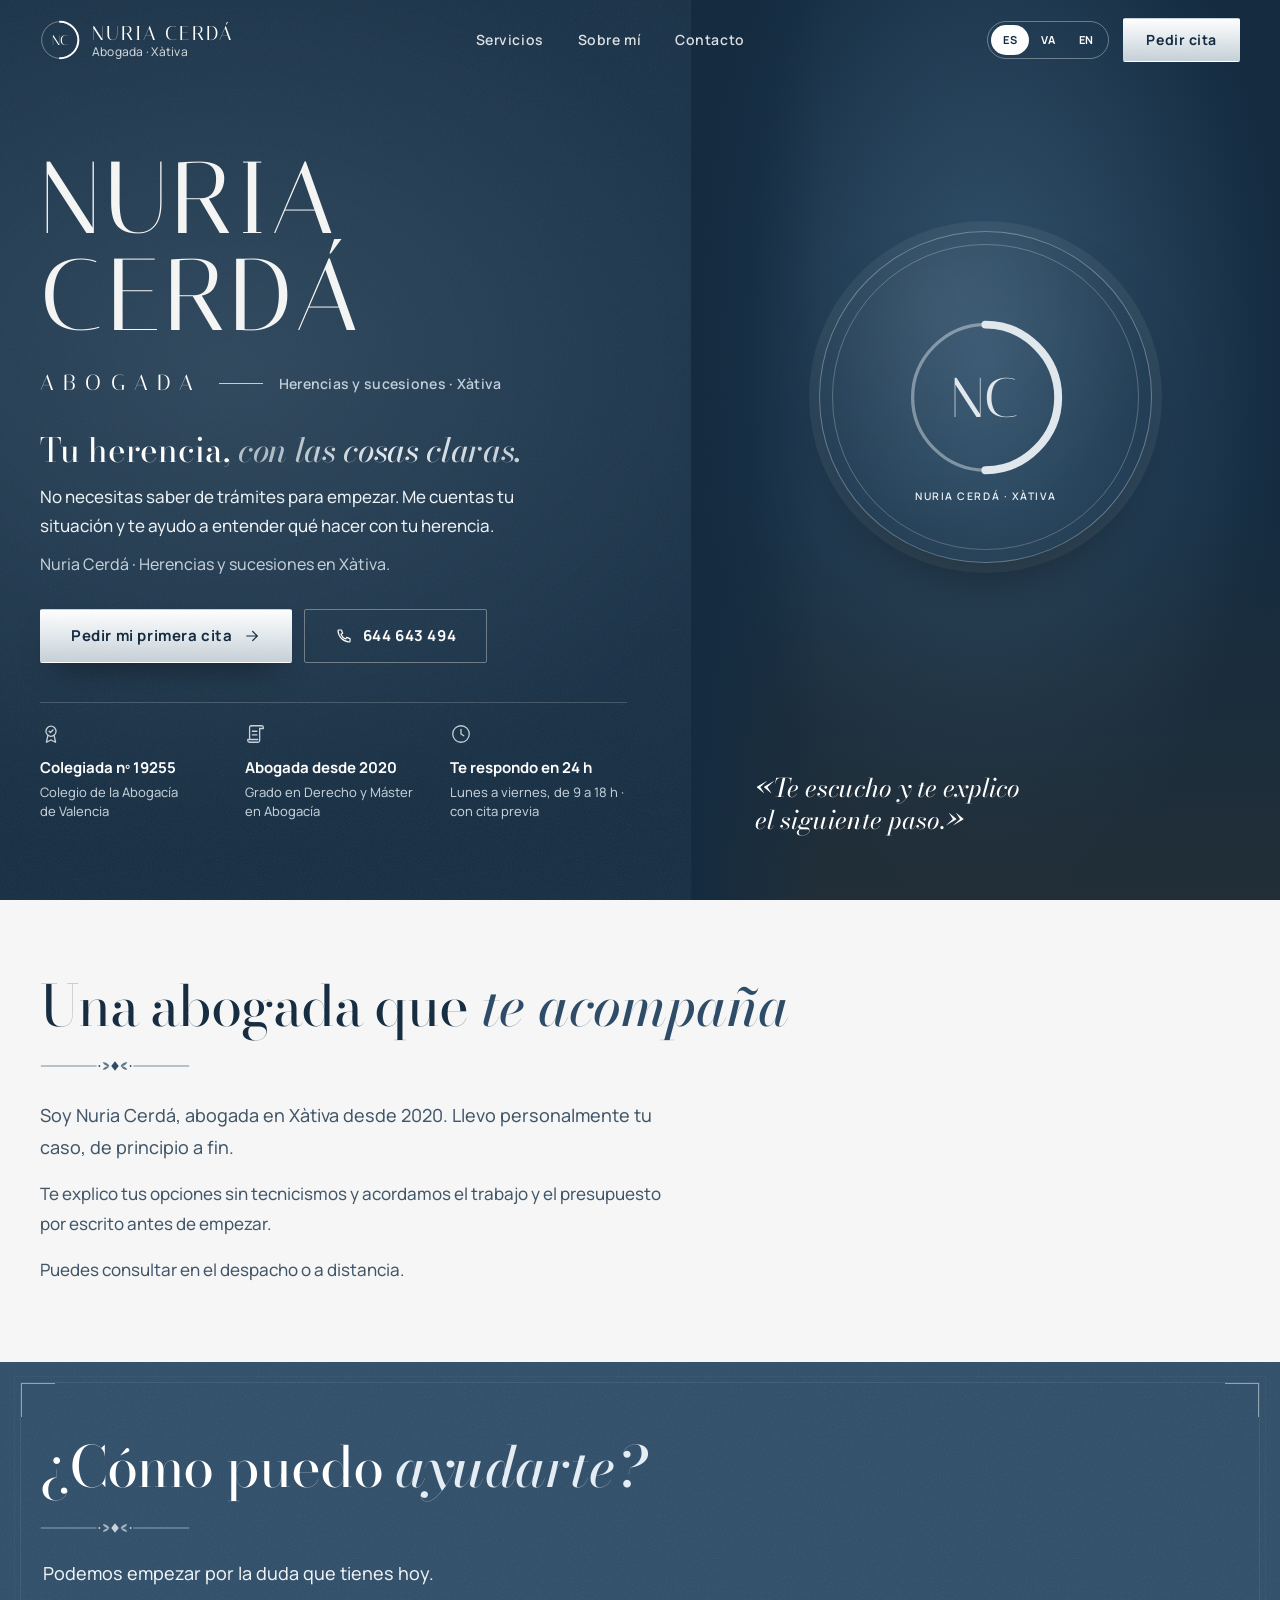
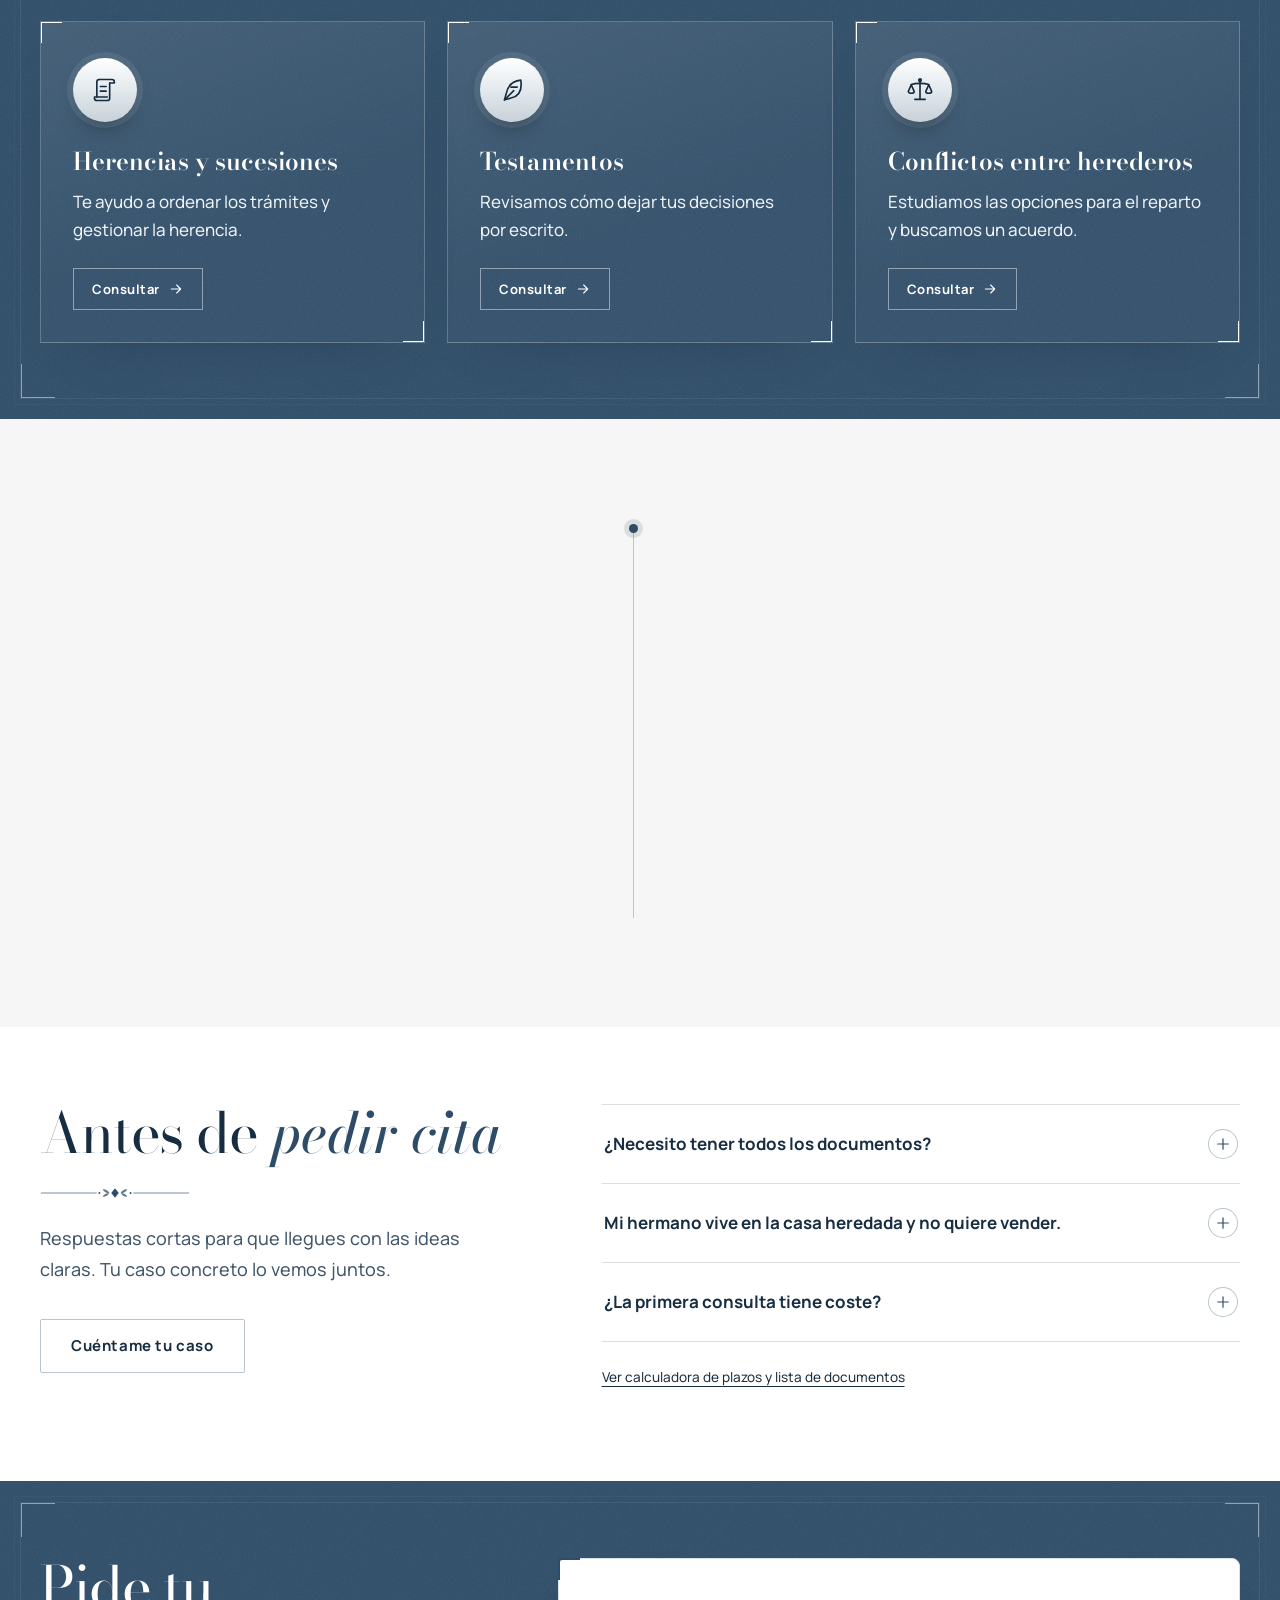
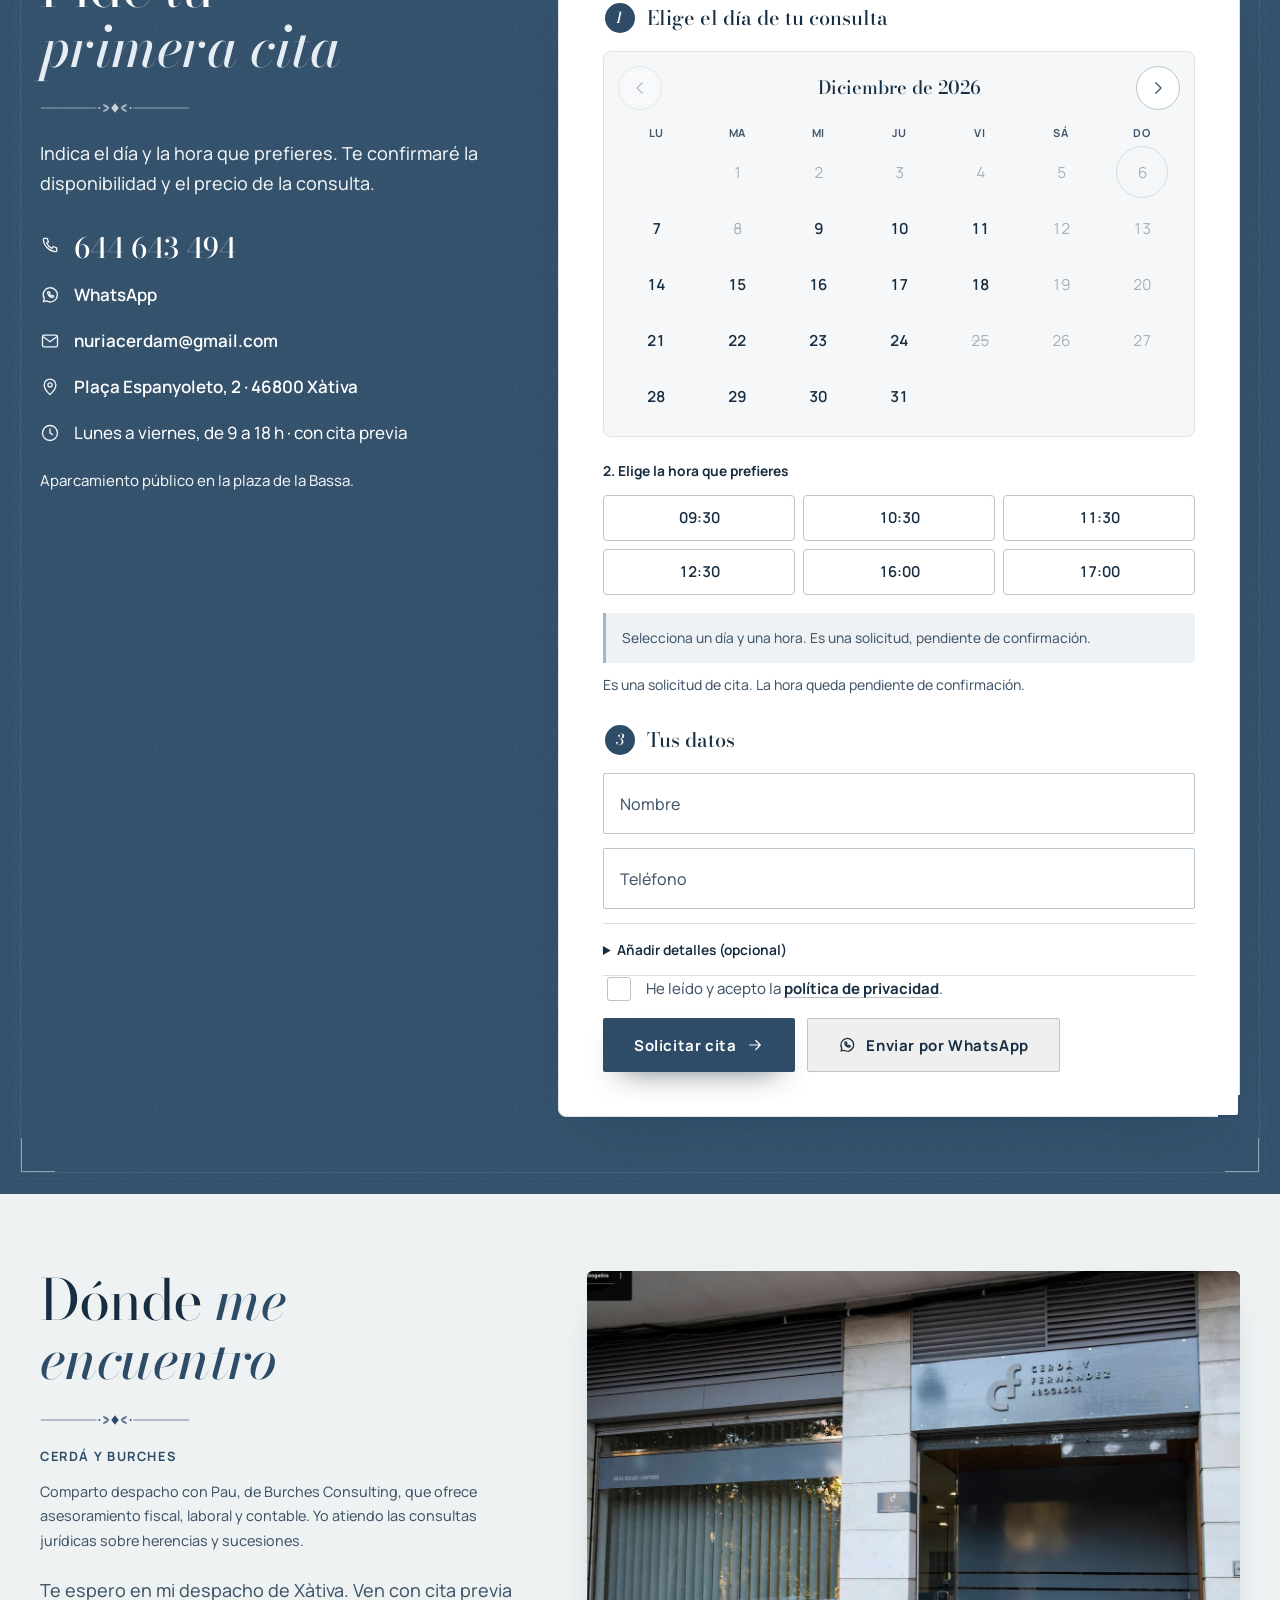
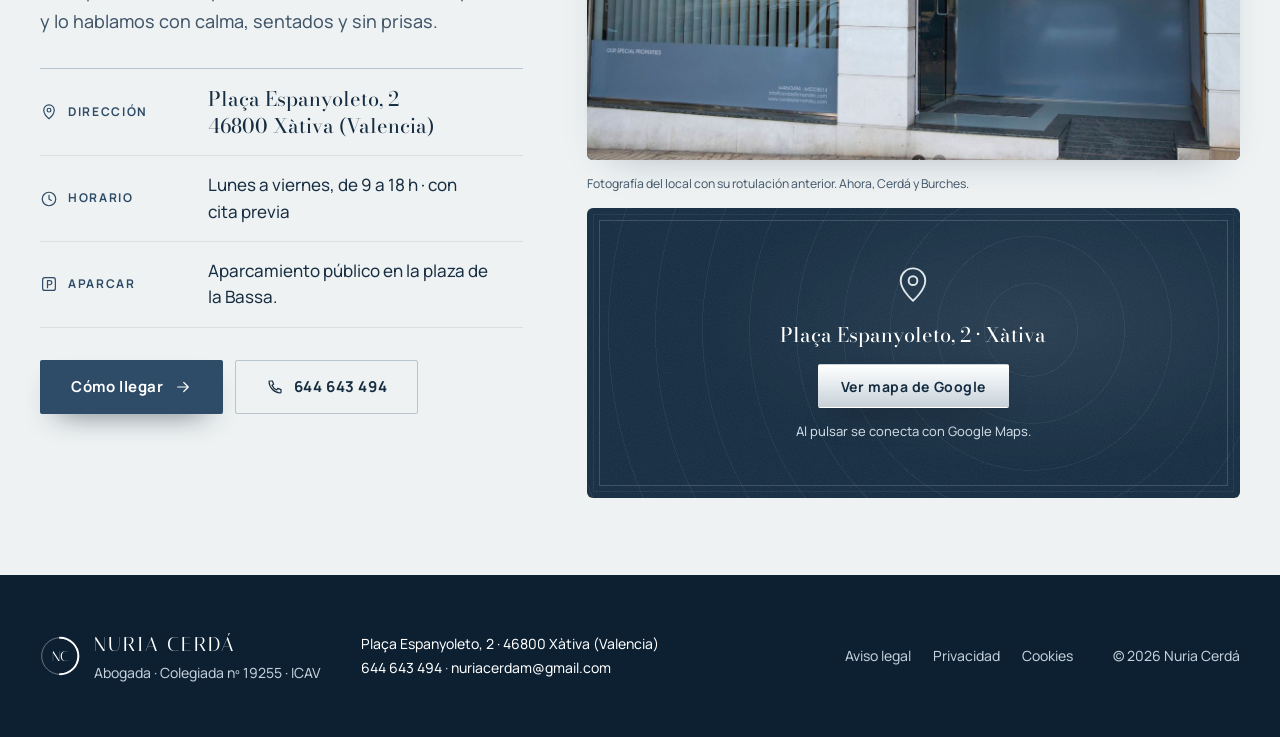
==== commit 41b096af: "Reorganizar la cabecera de la página de ayudas - El bloque azul empieza arriba, así la cabecera blan" ====
--- a/index.html
+++ b/index.html
@@ -23,7 +23,7 @@
   <link rel="preload" href="fonts/italiana.woff2" as="font" type="font/woff2" crossorigin>
   <link rel="preload" href="fonts/bodoni-moda.woff2" as="font" type="font/woff2" crossorigin>
   <link rel="preload" href="fonts/bodoni-moda-italic.woff2" as="font" type="font/woff2" crossorigin>
-  <link rel="stylesheet" href="styles.css?v=20261024-conversion">
+  <link rel="stylesheet" href="styles.css?v=20261124-ayudas2">
   <script>document.documentElement.classList.add('js');</script>
   <script type="application/ld+json">
   {
@@ -160,7 +160,6 @@
       <figure class="hero-portrait">
         <div class="hp-photo">
           <!-- FOTO DE NURIA: guárdala como img/nuria-hero.jpg (vertical, 1200×1500 o mayor) y aparecerá aquí sola -->
-          <img src="img/nuria-hero.jpg" alt="Nuria Cerdá, abogada de herencias en Xàtiva" width="1200" height="1500" fetchpriority="high" data-optional>
           <div class="hp-empty" aria-hidden="true">
             <div class="nc-medallion"><span class="nc-ring"></span><svg viewBox="0 0 120 120"><use href="#mark"/></svg><span class="nc-medallion-label">NURIA CERDÁ · XÀTIVA</span></div>
           </div>
@@ -177,7 +176,7 @@
     <section class="section about" id="sobre-mi">
       <svg class="wm wm--mark" aria-hidden="true"><use href="#mark"/></svg>
       <div class="container about-grid">
-        
+
 
         <div class="about-copy" data-reveal>
           <h2 class="section-title" data-i18n-html="about.title">Una abogada que <em>te acompaña</em></h2>
@@ -185,13 +184,13 @@
           <p class="lead" data-i18n="about.p1">Soy Nuria Cerdá, abogada en Xàtiva desde 2020. Llevo personalmente tu caso, de principio a fin.</p>
           <p data-i18n="about.p2">Te explico tus opciones sin tecnicismos y acordamos el trabajo y el presupuesto por escrito antes de empezar.</p>
           <p data-i18n="about.p3">Puedes consultar en el despacho o a distancia.</p>
-          
+
         </div>
       </div>
     </section>
 
     <!-- ===================== SITUACIONES ===================== -->
-    
+
 
     <!-- ===================== SERVICIOS ===================== -->
     <section class="section services is-navy" id="servicios">
@@ -221,15 +220,15 @@
             <p data-i18n="s3.d">Estudiamos las opciones para el reparto y buscamos un acuerdo.</p>
             <a class="svc-link" href="#cita" data-topic="Conflictos entre herederos"><span data-i18n="card.btn">Consultar</span><svg class="i"><use href="#i-arrow"/></svg></a>
           </li>
-          
-          
-          
+
+
+
         </ul>
       </div>
     </section>
 
     <!-- ===================== COMPROMISO ===================== -->
-    
+
 
     <!-- ===================== MÉTODO ===================== -->
     <section class="section method" id="metodo">
@@ -254,7 +253,7 @@
     </section>
 
     <!-- ===================== AYUDAS: PLAZOS Y DOCUMENTOS ===================== -->
-    
+
 
     <!-- ===================== PREGUNTAS ===================== -->
     <section class="section faq" id="preguntas">
@@ -270,15 +269,15 @@
           <details class="qa"><summary><span data-i18n="conversion.documents">¿Necesito tener todos los documentos?</span><svg class="i"><use href="#i-plus"/></svg></summary><div class="qa-body"><p data-i18n="conversion.documentsAnswer">No. Trae lo que tengas y revisamos juntos qué falta.</p></div></details>
 <details class="qa"><summary><span data-i18n="q10">Mi hermano vive en la casa heredada y no quiere vender.</span><svg class="i"><use href="#i-plus"/></svg></summary><div class="qa-body"><p data-i18n="a10">Nadie está obligado a compartir una herencia para siempre: cualquier heredero puede pedir que se reparta. Antes de llegar a juicio busco un acuerdo: vender, comprarle su parte o pactar un alquiler.</p></div></details>
 <details class="qa"><summary><span data-i18n="q6">¿La primera consulta tiene coste?</span><svg class="i"><use href="#i-plus"/></svg></summary><div class="qa-body"><p data-i18n="a6">Sí. Te indicaré su precio al confirmar la cita, antes de reunirnos. El trabajo posterior se presupuesta por escrito.</p></div></details><p class="secondary-tools"><a href="ayudas.html" data-i18n="conversion.tools">Ver calculadora de plazos y lista de documentos</a></p>
-          
-          
-          
-          
-          
-          
-          
-          
-          
+
+
+
+
+
+
+
+
+
         </div>
       </div>
     </section>
@@ -430,6 +429,6 @@
     <button class="btn btn-navy btn-sm" type="button" data-close data-i18n="ok.close">Cerrar</button>
   </dialog>
 
-  <script src="main.js?v=20261024-conversion" defer></script>
+  <script src="main.js?v=20261124-ayudas2" defer></script>
 </body>
 </html>
--- a/styles.css
+++ b/styles.css
@@ -510,24 +510,27 @@
   .js .hp-empty { scale: 1.1; }
   /* 150 %: así la tilde de la Á tampoco asoma por abajo antes de subir */
   .js .name-line .ch { transform: translateY(150%); }
+  /* hasta que main.js parte el nombre en letras, no se ve (evita el parpadeo) */
+  .js .name-line [data-split-name] { visibility: hidden; }
+  .js .name-line .ch { visibility: visible; }
   .js .hero-role > span:first-child { letter-spacing: 0.1em; opacity: 0; }
   .js .hp-frame rect { stroke-dasharray: 1; stroke-dashoffset: 1; }
   .js [data-hero] { opacity: 0; transform: translateY(20px); filter: blur(6px); }
 
-  .is-loaded .hero-portrait { clip-path: inset(0 0 0 0); transition: clip-path 1600ms var(--ease-in-out) 100ms; }
-  .is-loaded .hp-photo img { scale: 1.06; transition: scale 2800ms var(--ease-out) 200ms, opacity 800ms ease; }
-  .is-loaded .hp-empty { scale: 1; transition: scale 2800ms var(--ease-out) 200ms; }
-  .is-loaded .name-line .ch { transform: none; transition: transform 1100ms var(--ease-out); transition-delay: calc(450ms + var(--ci, 0) * 55ms); }
-  .is-loaded .hero-role > span:first-child { letter-spacing: 0.42em; opacity: 1; transition: letter-spacing 1600ms var(--ease-out) 1000ms, opacity 900ms ease 1000ms; }
-  .is-loaded .hp-frame rect { stroke-dashoffset: 0; transition: stroke-dashoffset 2200ms var(--ease-in-out) 1100ms; }
-  .is-loaded [data-hero] { opacity: 1; transform: none; filter: none; transition: opacity 900ms var(--ease-out), transform 1100ms var(--ease-out), filter 900ms var(--ease-out); }
-  .is-loaded [data-hero="1"] { transition-delay: 900ms; }
-  .is-loaded [data-hero="2"] { transition-delay: 1150ms; }
-  .is-loaded [data-hero="3"] { transition-delay: 1350ms; }
-  .is-loaded [data-hero="4"] { transition-delay: 1500ms; }
-  .is-loaded [data-hero="5"] { transition-delay: 1700ms; }
-  .is-loaded [data-hero="6"] { transition-delay: 2000ms; }
-  .is-loaded .hero .t-bold { animation: sheen 9s cubic-bezier(0.45, 0, 0.2, 1) 2.2s infinite; }
+  .is-loaded .hero-portrait { clip-path: inset(0 0 0 0); transition: clip-path 1200ms var(--ease-in-out); }
+  .is-loaded .hp-photo img { scale: 1.06; transition: scale 2400ms var(--ease-out), opacity 800ms ease; }
+  .is-loaded .hp-empty { scale: 1; transition: scale 2400ms var(--ease-out); }
+  .is-loaded .name-line .ch { transform: none; transition: transform 900ms var(--ease-out); transition-delay: calc(100ms + var(--ci, 0) * 45ms); }
+  .is-loaded .hero-role > span:first-child { letter-spacing: 0.42em; opacity: 1; transition: letter-spacing 1400ms var(--ease-out) 300ms, opacity 700ms ease 300ms; }
+  .is-loaded .hp-frame rect { stroke-dashoffset: 0; transition: stroke-dashoffset 1800ms var(--ease-in-out) 400ms; }
+  .is-loaded [data-hero] { opacity: 1; transform: none; filter: none; transition: opacity 700ms var(--ease-out), transform 800ms var(--ease-out), filter 700ms var(--ease-out); }
+  .is-loaded [data-hero="1"] { transition-delay: 200ms; }
+  .is-loaded [data-hero="2"] { transition-delay: 300ms; }
+  .is-loaded [data-hero="3"] { transition-delay: 400ms; }
+  .is-loaded [data-hero="4"] { transition-delay: 500ms; }
+  .is-loaded [data-hero="5"] { transition-delay: 600ms; }
+  .is-loaded [data-hero="6"] { transition-delay: 750ms; }
+  .is-loaded .hero .t-bold { animation: sheen 9s cubic-bezier(0.45, 0, 0.2, 1) 1.4s infinite; }
 
   /* el acero y la plata de los títulos brillan al aparecer y de vez en cuando */
   .section-title em { animation: sheen 10s cubic-bezier(0.45, 0, 0.2, 1) infinite; animation-play-state: paused; }
@@ -988,7 +991,12 @@
 .form-optional[open] > .field { margin-top:20px; }
 .secondary-tools { margin-top:24px; font-size:.85rem; }
 .secondary-tools a { text-decoration:underline; text-underline-offset:4px; }
-.aux-back { padding-top:calc(var(--header) + 32px); padding-bottom:24px; }
+/* página de ayudas: el azul empieza bajo la cabecera, como en la portada */
+.aux-tools .tools { padding-top: calc(var(--header) + clamp(40px, 6vw, 72px)); }
+.aux-back-link { display: inline-flex; align-items: center; gap: 0.75em; margin-bottom: clamp(36px, 5vw, 60px); font-size: 0.74rem; font-weight: 600; letter-spacing: 0.2em; text-transform: uppercase; text-decoration: none; color: rgba(255, 255, 255, 0.68); transition: color 250ms ease; }
+.aux-back-link .i { width: 1.1em; height: 1.1em; transform: scaleX(-1); transition: transform 300ms var(--ease-out); }
+.aux-back-link:hover, .aux-back-link:focus-visible { color: var(--white); }
+.aux-back-link:hover .i { transform: scaleX(-1) translateX(4px); }
 .aux-tools .tools { margin-top:0; }
 @media(max-width:1180px) { .booking-grid { grid-template-columns:minmax(0,1fr); } .booking-form { max-width:720px; width:100%; } }
 @media(max-width:900px) {
@@ -1004,3 +1012,6 @@
 
 /* Evita fondos metálicos detrás de los titulares en paneles oscuros. */
 .section-title em,.is-navy .section-title em { background:none !important; -webkit-text-fill-color:currentColor; }
+
+/* página de ayudas: el marco empieza bajo la cabecera para no chocar con ella */
+.aux-tools .tools::after { top: calc(var(--header) + clamp(4px, 0.8vw, 12px)); }
